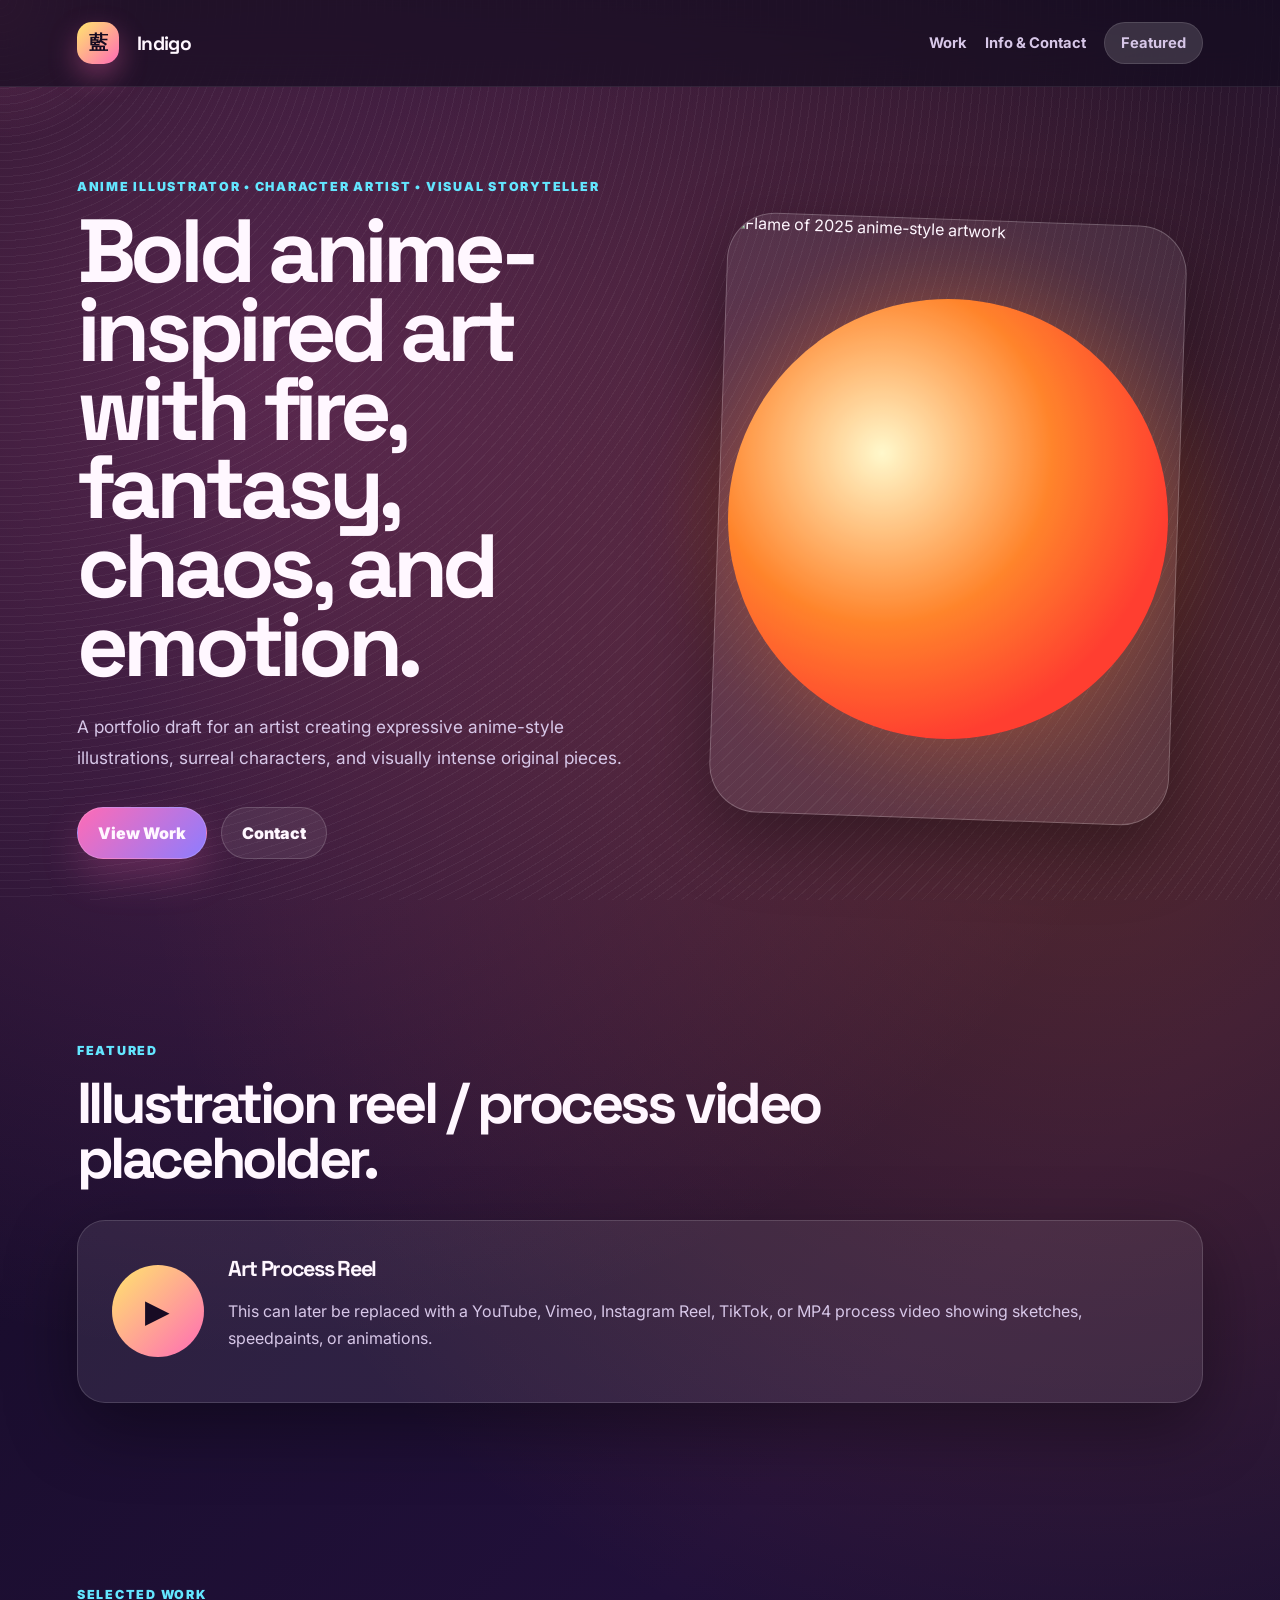
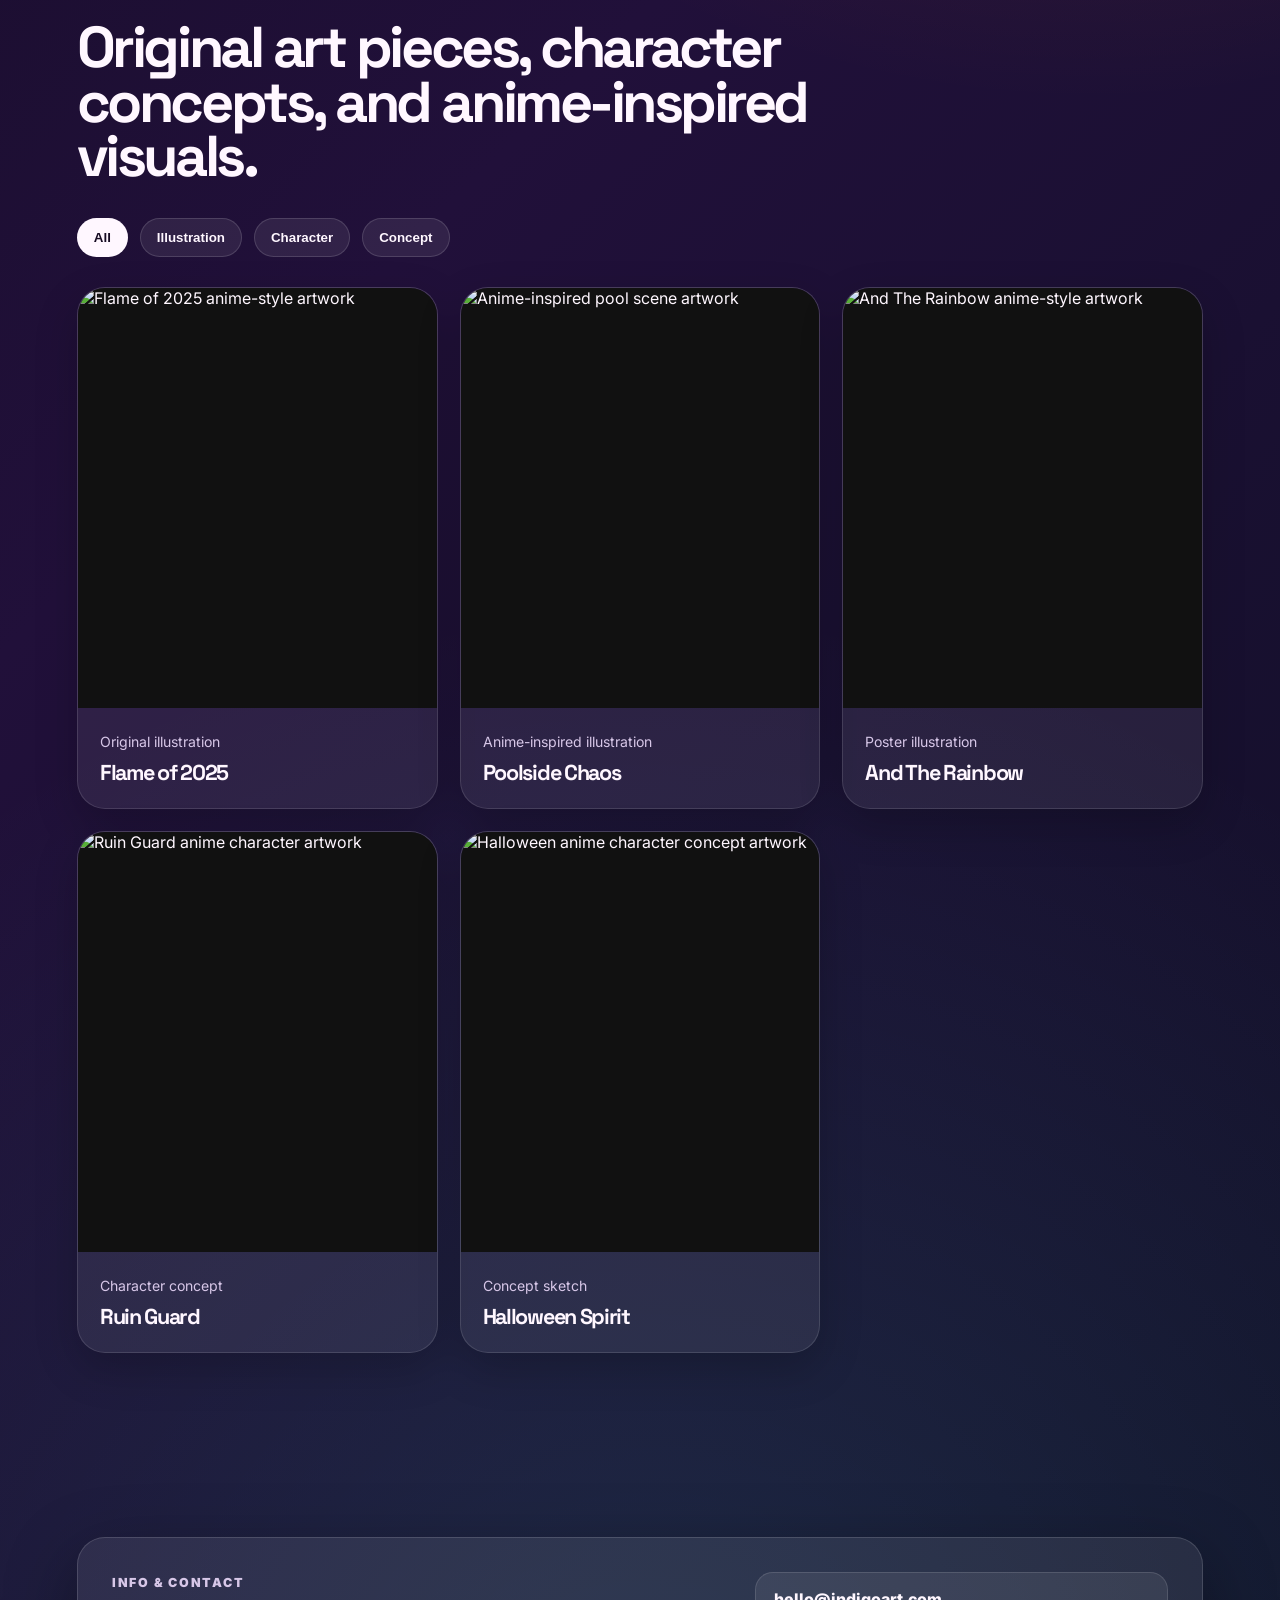
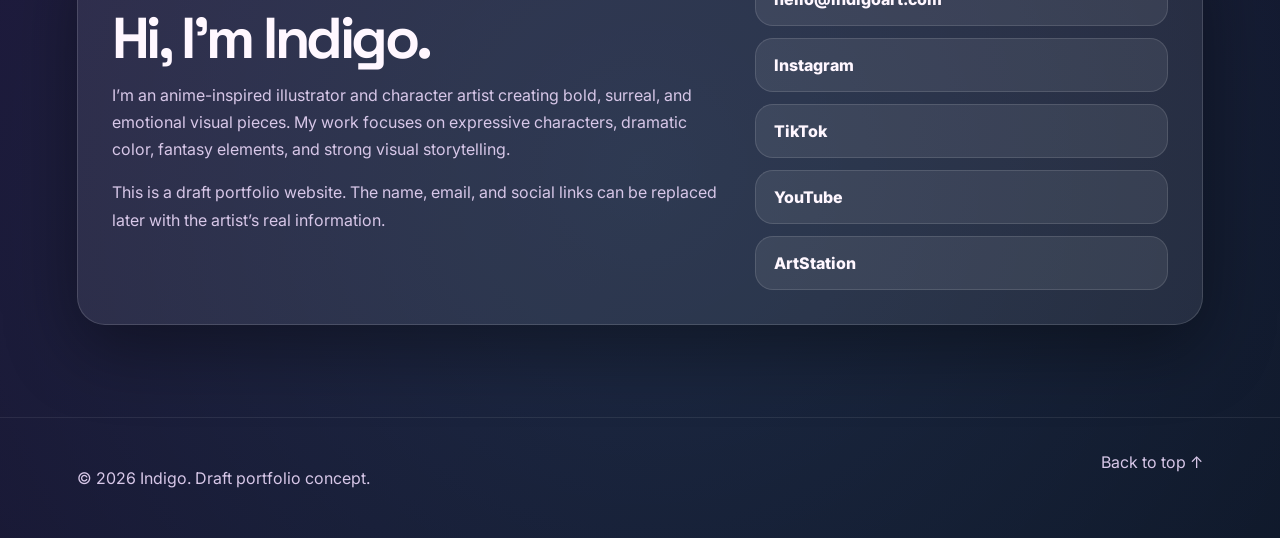
==== index.html @ e76f13be "Add files via upload" ====
<!DOCTYPE html>
<html lang="en">
<head>
  <meta charset="UTF-8" />
  <meta name="viewport" content="width=device-width, initial-scale=1.0" />

  <title>Indigo | Anime Art Portfolio</title>

  <link rel="preconnect" href="https://fonts.googleapis.com">
  <link rel="preconnect" href="https://fonts.gstatic.com" crossorigin>

  <link href="https://fonts.googleapis.com/css2?family=Inter:wght@400;500;700;900&family=Space+Grotesk:wght@500;700&display=swap" rel="stylesheet">

  <link rel="stylesheet" href="style.css" />
</head>

<body>
  <div class="cursor-glow"></div>
  <div class="grain"></div>

  <header class="site-header">
    <a href="#top" class="brand" aria-label="Indigo home">
      <span class="brand-mark">藍</span>
      <span>Indigo</span>
    </a>

    <button class="menu-toggle" aria-label="Open navigation" aria-expanded="false">
      <span></span>
      <span></span>
    </button>

    <nav class="nav-links">
      <a href="#work">Work</a>
      <a href="#info">Info & Contact</a>
      <a href="#featured" class="pill-link">Featured</a>
    </nav>
  </header>

  <main id="top">

    <section class="hero section-pad">
      <div class="hero-copy reveal">
        <p class="eyebrow">Anime Illustrator • Character Artist • Visual Storyteller</p>

        <h1>Bold anime-inspired art with fire, fantasy, chaos, and emotion.</h1>

        <p class="hero-text">
          A portfolio draft for an artist creating expressive anime-style illustrations,
          surreal characters, and visually intense original pieces.
        </p>

        <div class="hero-actions">
          <a href="#work" class="button primary">View Work</a>
          <a href="#info" class="button ghost">Contact</a>
        </div>
      </div>

      <div class="hero-art reveal">
        <div class="hero-image-card">
          <img src="images/Flame_Of_2025.jpeg" alt="Flame of 2025 anime-style artwork">
        </div>
      </div>
    </section>

    <section id="featured" class="featured-section section-pad reveal">
      <div class="section-heading">
        <p class="eyebrow">Featured</p>
        <h2>Illustration reel / process video placeholder.</h2>
      </div>

      <div class="featured-card">
        <button class="play-button" aria-label="Play reel preview">▶</button>

        <div>
          <h3>Art Process Reel</h3>
          <p>
            This can later be replaced with a YouTube, Vimeo, Instagram Reel, TikTok,
            or MP4 process video showing sketches, speedpaints, or animations.
          </p>
        </div>
      </div>
    </section>

    <section id="work" class="work section-pad">
      <div class="section-heading reveal">
        <p class="eyebrow">Selected Work</p>
        <h2>Original art pieces, character concepts, and anime-inspired visuals.</h2>
      </div>

      <div class="filter-row reveal" aria-label="Portfolio filters">
        <button class="filter-btn active" data-filter="all">All</button>
        <button class="filter-btn" data-filter="illustration">Illustration</button>
        <button class="filter-btn" data-filter="character">Character</button>
        <button class="filter-btn" data-filter="concept">Concept</button>
      </div>

      <div class="portfolio-grid">

        <article class="project-card reveal" data-category="illustration">
          <div class="thumb image-thumb">
            <img src="images/Flame_Of_2025.jpeg" alt="Flame of 2025 anime-style artwork">
          </div>

          <div class="project-info">
            <p>Original illustration</p>
            <h3>Flame of 2025</h3>
          </div>
        </article>

        <article class="project-card reveal" data-category="illustration">
          <div class="thumb image-thumb">
            <img src="images/Chainsawman_Art.jpeg" alt="Anime-inspired pool scene artwork">
          </div>

          <div class="project-info">
            <p>Anime-inspired illustration</p>
            <h3>Poolside Chaos</h3>
          </div>
        </article>

        <article class="project-card reveal" data-category="illustration">
          <div class="thumb image-thumb">
            <img src="images/Buff_Fighter_Art.jpeg" alt="And The Rainbow anime-style artwork">
          </div>

          <div class="project-info">
            <p>Poster illustration</p>
            <h3>And The Rainbow</h3>
          </div>
        </article>

        <article class="project-card reveal" data-category="character">
          <div class="thumb image-thumb">
            <img src="images/Ruin_Gaurd_Art.jpeg" alt="Ruin Guard anime character artwork">
          </div>

          <div class="project-info">
            <p>Character concept</p>
            <h3>Ruin Guard</h3>
          </div>
        </article>

        <article class="project-card reveal" data-category="concept">
          <div class="thumb image-thumb">
            <img src="images/Halloween_Art.jpeg" alt="Halloween anime character concept artwork">
          </div>

          <div class="project-info">
            <p>Concept sketch</p>
            <h3>Halloween Spirit</h3>
          </div>
        </article>

      </div>
    </section>

    <section id="info" class="info section-pad reveal">
      <div class="info-card">
        <div>
          <p class="eyebrow">Info & Contact</p>

          <h2>Hi, I’m Indigo.</h2>

          <p>
            I’m an anime-inspired illustrator and character artist creating bold,
            surreal, and emotional visual pieces. My work focuses on expressive
            characters, dramatic color, fantasy elements, and strong visual storytelling.
          </p>

          <p>
            This is a draft portfolio website. The name, email, and social links can be
            replaced later with the artist’s real information.
          </p>
        </div>

        <div class="contact-panel">
          <a href="#">hello@indigoart.com</a>
          <a href="#">Instagram</a>
          <a href="#">TikTok</a>
          <a href="#">YouTube</a>
          <a href="#">ArtStation</a>
        </div>
      </div>
    </section>

  </main>

  <footer class="footer">
    <p>© 2026 Indigo. Draft portfolio concept.</p>
    <a href="#top">Back to top ↑</a>
  </footer>

  <script src="script.js"></script>
</body>
</html>
---- style.css ----
:root {
  --bg: #120b1f;
  --panel: rgba(255, 255, 255, 0.08);
  --panel-strong: rgba(255, 255, 255, 0.14);
  --text: #fff7ff;
  --muted: #d7c7e8;
  --pink: #ff6bb5;
  --violet: #8d7cff;
  --cyan: #63e6ff;
  --yellow: #ffe66d;
  --orange: #ff7a1a;
  --red: #ff2e1f;
  --shadow: 0 24px 70px rgba(0, 0, 0, 0.38);
  --radius: 28px;
}

* {
  box-sizing: border-box;
}

html {
  scroll-behavior: smooth;
}

body {
  margin: 0;
  font-family: Inter, system-ui, sans-serif;
  color: var(--text);
  background:
    radial-gradient(circle at 20% 10%, rgba(255, 107, 181, 0.28), transparent 28%),
    radial-gradient(circle at 85% 20%, rgba(255, 122, 26, 0.24), transparent 30%),
    radial-gradient(circle at 50% 90%, rgba(99, 230, 255, 0.12), transparent 34%),
    linear-gradient(135deg, #120b1f 0%, #21103a 45%, #0c1022 100%);
  min-height: 100vh;
  overflow-x: hidden;
}

a {
  color: inherit;
  text-decoration: none;
}

img {
  max-width: 100%;
}

.grain {
  position: fixed;
  inset: 0;
  pointer-events: none;
  opacity: 0.12;
  background-image: repeating-radial-gradient(
    circle at 0 0,
    rgba(255, 255, 255, 0.4) 0 1px,
    transparent 1px 8px
  );
  z-index: 1;
}

.cursor-glow {
  position: fixed;
  width: 320px;
  height: 320px;
  border-radius: 50%;
  background: radial-gradient(circle, rgba(255, 107, 181, 0.16), transparent 64%);
  pointer-events: none;
  transform: translate(-50%, -50%);
  z-index: 0;
}

.site-header {
  position: sticky;
  top: 0;
  z-index: 20;
  display: flex;
  align-items: center;
  justify-content: space-between;
  padding: 22px 6vw;
  backdrop-filter: blur(18px);
  background: rgba(18, 11, 31, 0.64);
  border-bottom: 1px solid rgba(255, 255, 255, 0.08);
}

.brand,
.nav-links {
  display: flex;
  align-items: center;
  gap: 18px;
}

.brand {
  font-family: "Space Grotesk", sans-serif;
  font-weight: 700;
  letter-spacing: -0.03em;
  font-size: 1.2rem;
}

.brand-mark {
  display: grid;
  place-items: center;
  width: 42px;
  height: 42px;
  border-radius: 15px;
  color: #160b22;
  background: linear-gradient(135deg, var(--yellow), var(--pink));
  box-shadow: 0 12px 28px rgba(255, 107, 181, 0.35);
}

.nav-links a {
  color: var(--muted);
  font-weight: 700;
  font-size: 0.92rem;
}

.nav-links a:hover {
  color: white;
}

.pill-link {
  padding: 11px 16px;
  border-radius: 999px;
  background: var(--panel-strong);
  border: 1px solid rgba(255, 255, 255, 0.12);
}

.menu-toggle {
  display: none;
}

.section-pad {
  padding: 92px 6vw;
  position: relative;
  z-index: 2;
}

.hero {
  display: grid;
  grid-template-columns: minmax(0, 1.05fr) minmax(320px, 0.95fr);
  align-items: center;
  gap: 54px;
  min-height: calc(100vh - 88px);
}

.eyebrow {
  color: var(--cyan);
  font-weight: 900;
  letter-spacing: 0.14em;
  text-transform: uppercase;
  font-size: 0.78rem;
  margin: 0 0 18px;
}

h1,
h2,
h3 {
  font-family: "Space Grotesk", sans-serif;
  letter-spacing: -0.06em;
  margin: 0;
}

h1 {
  font-size: clamp(3.2rem, 7vw, 7.5rem);
  line-height: 0.88;
  max-width: 900px;
}

h2 {
  font-size: clamp(2.1rem, 4.5vw, 4.6rem);
  line-height: 0.95;
}

h3 {
  font-size: 1.35rem;
}

.hero-text {
  color: var(--muted);
  max-width: 650px;
  line-height: 1.8;
  font-size: 1.08rem;
  margin: 26px 0 0;
}

.hero-actions {
  display: flex;
  flex-wrap: wrap;
  gap: 14px;
  margin-top: 34px;
}

.button {
  padding: 15px 20px;
  border-radius: 999px;
  font-weight: 900;
  border: 1px solid rgba(255, 255, 255, 0.16);
}

.button.primary {
  background: linear-gradient(135deg, var(--pink), var(--violet));
  box-shadow: 0 18px 38px rgba(255, 107, 181, 0.22);
}

.button.ghost {
  background: rgba(255, 255, 255, 0.08);
}

.hero-art {
  position: relative;
  min-height: 620px;
  display: grid;
  place-items: center;
}

.hero-art::before {
  content: "";
  position: absolute;
  width: 440px;
  height: 440px;
  border-radius: 50%;
  background: radial-gradient(circle at 35% 35%, #fff8c7, #ff7a1a 42%, #ff2e1f 72%);
  filter: blur(0.2px);
  box-shadow: 0 0 90px rgba(255, 122, 26, 0.35);
  animation: float 6s ease-in-out infinite;
}

.hero-image-card {
  position: relative;
  width: min(460px, 88vw);
  height: 600px;
  border-radius: 48px;
  overflow: hidden;
  background: rgba(255, 255, 255, 0.08);
  border: 1px solid rgba(255, 255, 255, 0.22);
  box-shadow: var(--shadow);
  transform: rotate(2deg);
}

.hero-image-card img {
  width: 100%;
  height: 100%;
  object-fit: cover;
  display: block;
}

/* Featured section */

.section-heading {
  max-width: 860px;
  margin-bottom: 34px;
}

.featured-card,
.info-card {
  display: grid;
  grid-template-columns: auto 1fr;
  gap: 24px;
  align-items: center;
  padding: 34px;
  border-radius: var(--radius);
  background: var(--panel);
  border: 1px solid rgba(255, 255, 255, 0.14);
  box-shadow: var(--shadow);
}

.play-button {
  width: 92px;
  height: 92px;
  border-radius: 50%;
  border: 0;
  cursor: pointer;
  font-size: 2rem;
  color: #180b24;
  background: linear-gradient(135deg, var(--yellow), var(--pink));
}

.featured-card p,
.info-card p,
.project-info p {
  color: var(--muted);
  line-height: 1.7;
}

/* Work section */

.filter-row {
  display: flex;
  flex-wrap: wrap;
  gap: 12px;
  margin: 26px 0 30px;
}

.filter-btn {
  border: 1px solid rgba(255, 255, 255, 0.14);
  background: rgba(255, 255, 255, 0.08);
  color: var(--text);
  border-radius: 999px;
  padding: 11px 16px;
  cursor: pointer;
  font-weight: 800;
}

.filter-btn.active {
  background: var(--text);
  color: #160b22;
}

.portfolio-grid {
  display: grid;
  grid-template-columns: repeat(3, minmax(0, 1fr));
  gap: 22px;
}

.project-card {
  border-radius: var(--radius);
  overflow: hidden;
  background: rgba(255, 255, 255, 0.07);
  border: 1px solid rgba(255, 255, 255, 0.12);
  box-shadow: 0 16px 44px rgba(0, 0, 0, 0.2);
  transition: transform 0.25s ease, border-color 0.25s ease;
}

.project-card:hover {
  transform: translateY(-8px);
  border-color: rgba(255, 255, 255, 0.28);
}

.thumb {
  min-height: 420px;
  position: relative;
  overflow: hidden;
  background: #111;
}

.image-thumb img {
  width: 100%;
  height: 100%;
  min-height: 420px;
  object-fit: cover;
  display: block;
  transition: transform 0.35s ease;
}

.project-card:hover .image-thumb img {
  transform: scale(1.05);
}

.project-info {
  padding: 22px;
}

.project-info p {
  margin: 0 0 5px;
  font-size: 0.88rem;
}

/* Info section */

.info-card {
  grid-template-columns: 1.2fr 0.8fr;
  align-items: start;
}

.info-card p {
  max-width: 760px;
}

.contact-panel {
  display: grid;
  gap: 12px;
}

.contact-panel a {
  padding: 16px 18px;
  border-radius: 18px;
  background: rgba(255, 255, 255, 0.08);
  border: 1px solid rgba(255, 255, 255, 0.12);
  font-weight: 800;
  transition: background 0.25s ease, transform 0.25s ease;
}

.contact-panel a:hover {
  background: rgba(255, 255, 255, 0.16);
  transform: translateX(5px);
}

/* Footer */

.footer {
  position: relative;
  z-index: 2;
  display: flex;
  justify-content: space-between;
  gap: 18px;
  padding: 34px 6vw;
  color: var(--muted);
  border-top: 1px solid rgba(255, 255, 255, 0.08);
}

/* Animation classes */

.reveal {
  opacity: 0;
  transform: translateY(26px);
  transition: opacity 0.75s ease, transform 0.75s ease;
}

.reveal.visible {
  opacity: 1;
  transform: translateY(0);
}

.project-card.hidden {
  display: none;
}

/* Keyframes */

@keyframes float {
  50% {
    transform: translateY(-18px) scale(1.03);
  }
}

/* Responsive */

@media (max-width: 1050px) {
  .portfolio-grid {
    grid-template-columns: repeat(2, minmax(0, 1fr));
  }
}

@media (max-width: 900px) {
  .menu-toggle {
    display: grid;
    gap: 6px;
    border: 0;
    background: transparent;
    padding: 10px;
  }

  .menu-toggle span {
    width: 28px;
    height: 2px;
    background: white;
    display: block;
  }

  .nav-links {
    position: fixed;
    right: 6vw;
    top: 80px;
    display: none;
    flex-direction: column;
    align-items: flex-start;
    width: min(260px, 88vw);
    padding: 20px;
    border-radius: 22px;
    background: rgba(18, 11, 31, 0.95);
    border: 1px solid rgba(255, 255, 255, 0.12);
  }

  .nav-links.open {
    display: flex;
  }

  .hero {
    grid-template-columns: 1fr;
    padding-top: 56px;
  }

  .hero-art {
    min-height: 520px;
  }

  .hero-art::before {
    width: 330px;
    height: 330px;
  }

  .hero-image-card {
    width: min(390px, 88vw);
    height: 500px;
  }

  .info-card,
  .featured-card {
    grid-template-columns: 1fr;
  }

  .footer {
    flex-direction: column;
  }
}

@media (max-width: 650px) {
  .section-pad {
    padding: 70px 5vw;
  }

  .portfolio-grid {
    grid-template-columns: 1fr;
  }

  .thumb,
  .image-thumb img {
    min-height: 460px;
  }

  h1 {
    font-size: clamp(2.7rem, 15vw, 4.2rem);
  }

  h2 {
    font-size: clamp(2rem, 12vw, 3.2rem);
  }
}
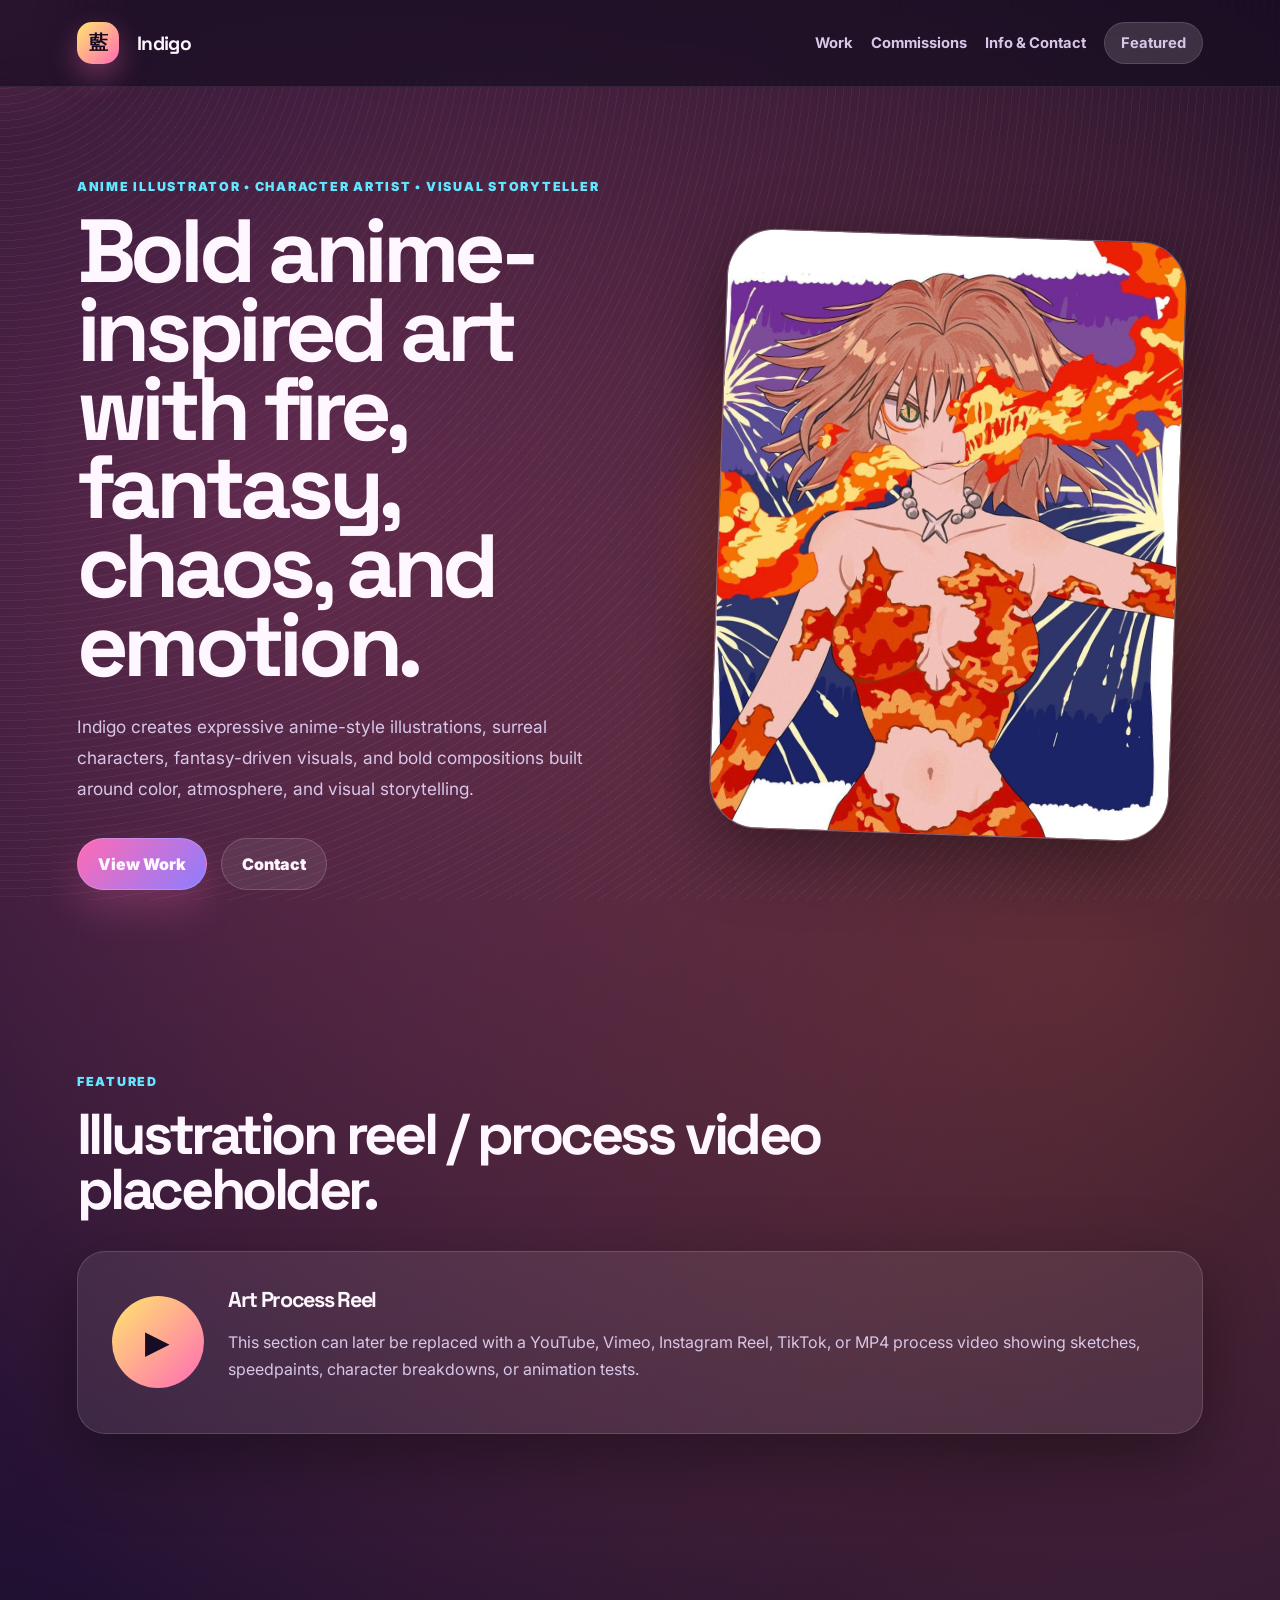
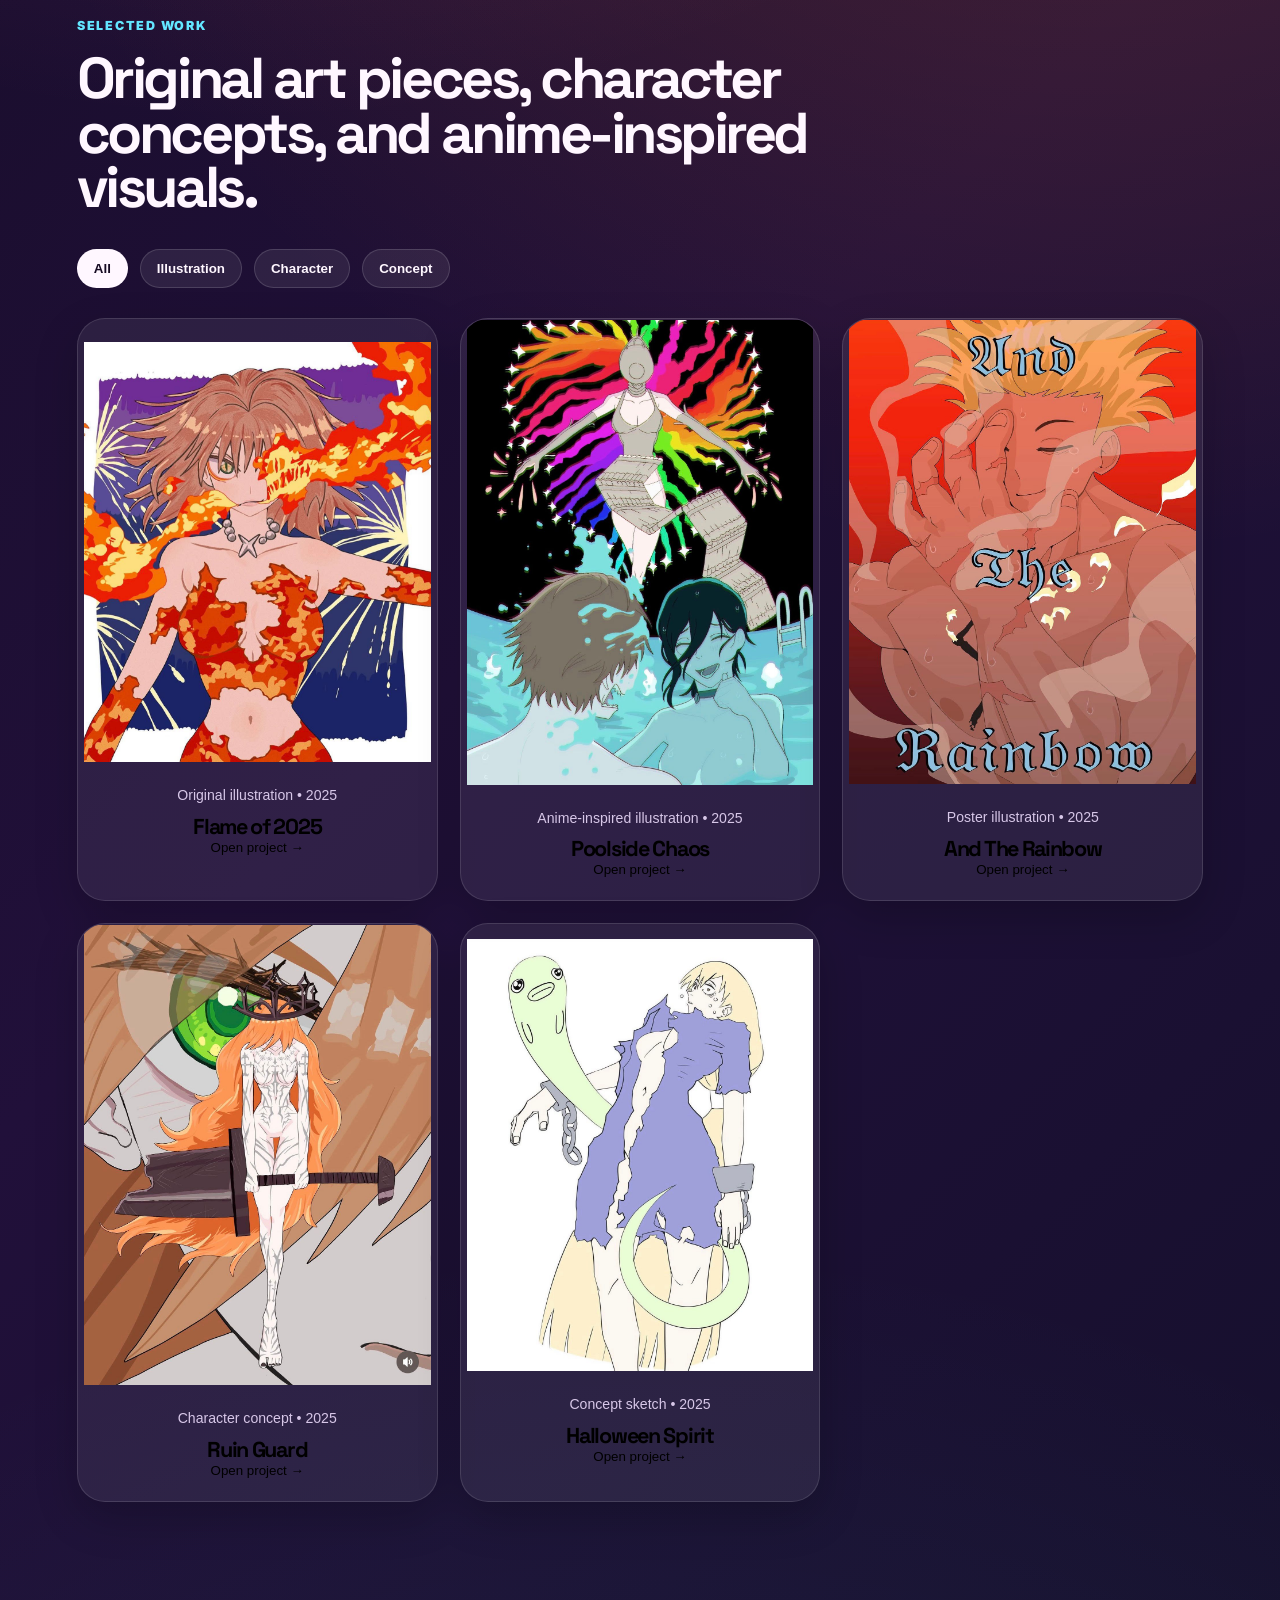
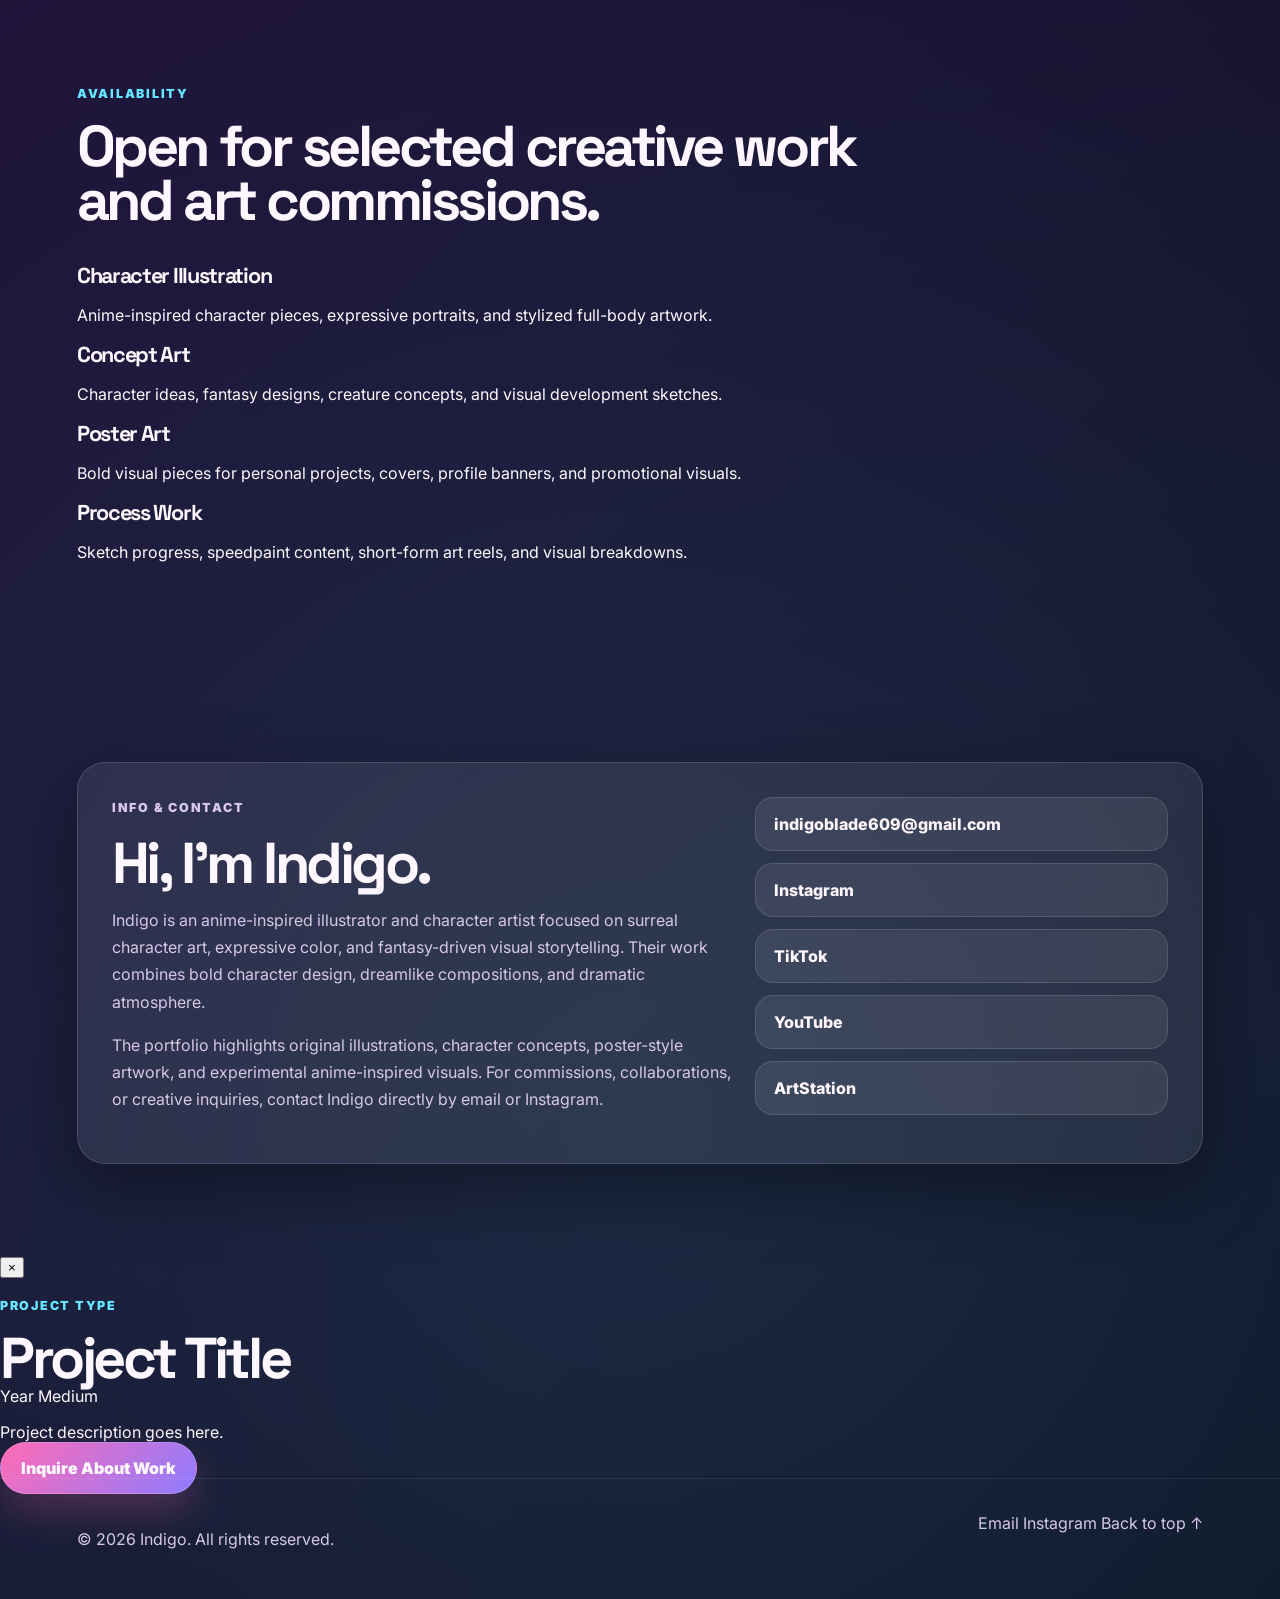
==== commit b3a01d1f: "index.html" ====
--- a/index.html
+++ b/index.html
@@ -31,6 +31,7 @@
 
     <nav class="nav-links">
       <a href="#work">Work</a>
+      <a href="#commissions">Commissions</a>
       <a href="#info">Info & Contact</a>
       <a href="#featured" class="pill-link">Featured</a>
     </nav>
@@ -45,13 +46,14 @@
         <h1>Bold anime-inspired art with fire, fantasy, chaos, and emotion.</h1>
 
         <p class="hero-text">
-          A portfolio draft for an artist creating expressive anime-style illustrations,
-          surreal characters, and visually intense original pieces.
+          Indigo creates expressive anime-style illustrations, surreal characters,
+          fantasy-driven visuals, and bold compositions built around color, atmosphere,
+          and visual storytelling.
         </p>
 
         <div class="hero-actions">
           <a href="#work" class="button primary">View Work</a>
-          <a href="#info" class="button ghost">Contact</a>
+          <a href="mailto:indigoblade609@gmail.com" class="button ghost">Contact</a>
         </div>
       </div>
 
@@ -74,8 +76,9 @@
         <div>
           <h3>Art Process Reel</h3>
           <p>
-            This can later be replaced with a YouTube, Vimeo, Instagram Reel, TikTok,
-            or MP4 process video showing sketches, speedpaints, or animations.
+            This section can later be replaced with a YouTube, Vimeo, Instagram Reel,
+            TikTok, or MP4 process video showing sketches, speedpaints, character
+            breakdowns, or animation tests.
           </p>
         </div>
       </div>
@@ -96,61 +99,140 @@
 
       <div class="portfolio-grid">
 
-        <article class="project-card reveal" data-category="illustration">
+        <button
+          class="project-card reveal"
+          data-category="illustration"
+          data-title="Flame of 2025"
+          data-type="Original Illustration"
+          data-year="2025"
+          data-medium="Digital illustration"
+          data-image="images/Flame_Of_2025.jpeg"
+          data-description="A fire-themed anime illustration built around intensity, movement, and transformation. The piece uses bright orange flames, sharp contrast, and a direct character pose to create a strong first impression."
+        >
           <div class="thumb image-thumb">
             <img src="images/Flame_Of_2025.jpeg" alt="Flame of 2025 anime-style artwork">
           </div>
 
           <div class="project-info">
-            <p>Original illustration</p>
+            <p>Original illustration • 2025</p>
             <h3>Flame of 2025</h3>
-          </div>
-        </article>
-
-        <article class="project-card reveal" data-category="illustration">
+            <span>Open project →</span>
+          </div>
+        </button>
+
+        <button
+          class="project-card reveal"
+          data-category="illustration"
+          data-title="Poolside Chaos"
+          data-type="Anime-inspired Illustration"
+          data-year="2025"
+          data-medium="Digital illustration"
+          data-image="images/Chainsawman_Art.jpeg"
+          data-description="A surreal poolside scene with strong color contrast, expressive characters, and chaotic background energy. The composition mixes playful character interaction with an intense supernatural atmosphere."
+        >
           <div class="thumb image-thumb">
             <img src="images/Chainsawman_Art.jpeg" alt="Anime-inspired pool scene artwork">
           </div>
 
           <div class="project-info">
-            <p>Anime-inspired illustration</p>
+            <p>Anime-inspired illustration • 2025</p>
             <h3>Poolside Chaos</h3>
-          </div>
-        </article>
-
-        <article class="project-card reveal" data-category="illustration">
+            <span>Open project →</span>
+          </div>
+        </button>
+
+        <button
+          class="project-card reveal"
+          data-category="illustration"
+          data-title="And The Rainbow"
+          data-type="Poster Illustration"
+          data-year="2025"
+          data-medium="Digital illustration"
+          data-image="images/Buff_Fighter_Art.jpeg"
+          data-description="A poster-style anime artwork using warm red tones, dramatic framing, layered smoke shapes, and gothic-inspired text. The piece has a bold cover-art feeling with a strong central character focus."
+        >
           <div class="thumb image-thumb">
             <img src="images/Buff_Fighter_Art.jpeg" alt="And The Rainbow anime-style artwork">
           </div>
 
           <div class="project-info">
-            <p>Poster illustration</p>
+            <p>Poster illustration • 2025</p>
             <h3>And The Rainbow</h3>
-          </div>
-        </article>
-
-        <article class="project-card reveal" data-category="character">
+            <span>Open project →</span>
+          </div>
+        </button>
+
+        <button
+          class="project-card reveal"
+          data-category="character"
+          data-title="Ruin Guard"
+          data-type="Character Concept"
+          data-year="2025"
+          data-medium="Digital character art"
+          data-image="images/Ruin_Gaurd_Art.jpeg"
+          data-description="A fantasy character concept focused on silhouette, costume detail, and weapon design. The orange hair, crown-like headpiece, and oversized weapon create a strong mythical character identity."
+        >
           <div class="thumb image-thumb">
             <img src="images/Ruin_Gaurd_Art.jpeg" alt="Ruin Guard anime character artwork">
           </div>
 
           <div class="project-info">
-            <p>Character concept</p>
+            <p>Character concept • 2025</p>
             <h3>Ruin Guard</h3>
-          </div>
-        </article>
-
-        <article class="project-card reveal" data-category="concept">
+            <span>Open project →</span>
+          </div>
+        </button>
+
+        <button
+          class="project-card reveal"
+          data-category="concept"
+          data-title="Halloween Spirit"
+          data-type="Concept Sketch"
+          data-year="2025"
+          data-medium="Digital sketch / concept art"
+          data-image="images/Halloween_Art.jpeg"
+          data-description="A lighter character concept with horror-comedy energy. The torn clothing, creature-like companion, and simple pale colors give the piece a strange but playful Halloween mood."
+        >
           <div class="thumb image-thumb">
             <img src="images/Halloween_Art.jpeg" alt="Halloween anime character concept artwork">
           </div>
 
           <div class="project-info">
-            <p>Concept sketch</p>
+            <p>Concept sketch • 2025</p>
             <h3>Halloween Spirit</h3>
-          </div>
-        </article>
-
+            <span>Open project →</span>
+          </div>
+        </button>
+
+      </div>
+    </section>
+
+    <section id="commissions" class="commissions section-pad reveal">
+      <div class="section-heading">
+        <p class="eyebrow">Availability</p>
+        <h2>Open for selected creative work and art commissions.</h2>
+      </div>
+
+      <div class="service-grid">
+        <div class="service-card">
+          <h3>Character Illustration</h3>
+          <p>Anime-inspired character pieces, expressive portraits, and stylized full-body artwork.</p>
+        </div>
+
+        <div class="service-card">
+          <h3>Concept Art</h3>
+          <p>Character ideas, fantasy designs, creature concepts, and visual development sketches.</p>
+        </div>
+
+        <div class="service-card">
+          <h3>Poster Art</h3>
+          <p>Bold visual pieces for personal projects, covers, profile banners, and promotional visuals.</p>
+        </div>
+
+        <div class="service-card">
+          <h3>Process Work</h3>
+          <p>Sketch progress, speedpaint content, short-form art reels, and visual breakdowns.</p>
+        </div>
       </div>
     </section>
 
@@ -162,20 +244,21 @@
           <h2>Hi, I’m Indigo.</h2>
 
           <p>
-            I’m an anime-inspired illustrator and character artist creating bold,
-            surreal, and emotional visual pieces. My work focuses on expressive
-            characters, dramatic color, fantasy elements, and strong visual storytelling.
+            Indigo is an anime-inspired illustrator and character artist focused on surreal
+            character art, expressive color, and fantasy-driven visual storytelling. Their work
+            combines bold character design, dreamlike compositions, and dramatic atmosphere.
           </p>
 
           <p>
-            This is a draft portfolio website. The name, email, and social links can be
-            replaced later with the artist’s real information.
+            The portfolio highlights original illustrations, character concepts, poster-style
+            artwork, and experimental anime-inspired visuals. For commissions, collaborations,
+            or creative inquiries, contact Indigo directly by email or Instagram.
           </p>
         </div>
 
         <div class="contact-panel">
-          <a href="#">hello@indigoart.com</a>
-          <a href="#">Instagram</a>
+          <a href="mailto:indigoblade609@gmail.com">indigoblade609@gmail.com</a>
+          <a href="https://www.instagram.com/indigo_jp?igsh=MWZqY3hsNjA3Y3Bqeg==" target="_blank" rel="noopener noreferrer">Instagram</a>
           <a href="#">TikTok</a>
           <a href="#">YouTube</a>
           <a href="#">ArtStation</a>
@@ -185,11 +268,44 @@
 
   </main>
 
+  <div class="modal" id="projectModal" aria-hidden="true">
+    <div class="modal-overlay" data-close-modal></div>
+
+    <div class="modal-content" role="dialog" aria-modal="true" aria-labelledby="modalTitle">
+      <button class="modal-close" type="button" aria-label="Close project" data-close-modal>×</button>
+
+      <div class="modal-image-wrap">
+        <img id="modalImage" src="" alt="">
+      </div>
+
+      <div class="modal-info">
+        <p class="eyebrow" id="modalType">Project type</p>
+        <h2 id="modalTitle">Project Title</h2>
+
+        <div class="project-meta">
+          <span id="modalYear">Year</span>
+          <span id="modalMedium">Medium</span>
+        </div>
+
+        <p id="modalDescription">
+          Project description goes here.
+        </p>
+
+        <a href="mailto:indigoblade609@gmail.com" class="button primary">Inquire About Work</a>
+      </div>
+    </div>
+  </div>
+
   <footer class="footer">
-    <p>© 2026 Indigo. Draft portfolio concept.</p>
-    <a href="#top">Back to top ↑</a>
+    <p>© 2026 Indigo. All rights reserved.</p>
+
+    <div class="footer-links">
+      <a href="mailto:indigoblade609@gmail.com">Email</a>
+      <a href="https://www.instagram.com/indigo_jp?igsh=MWZqY3hsNjA3Y3Bqeg==" target="_blank" rel="noopener noreferrer">Instagram</a>
+      <a href="#top">Back to top ↑</a>
+    </div>
   </footer>
 
   <script src="script.js"></script>
 </body>
-</html>+</html>
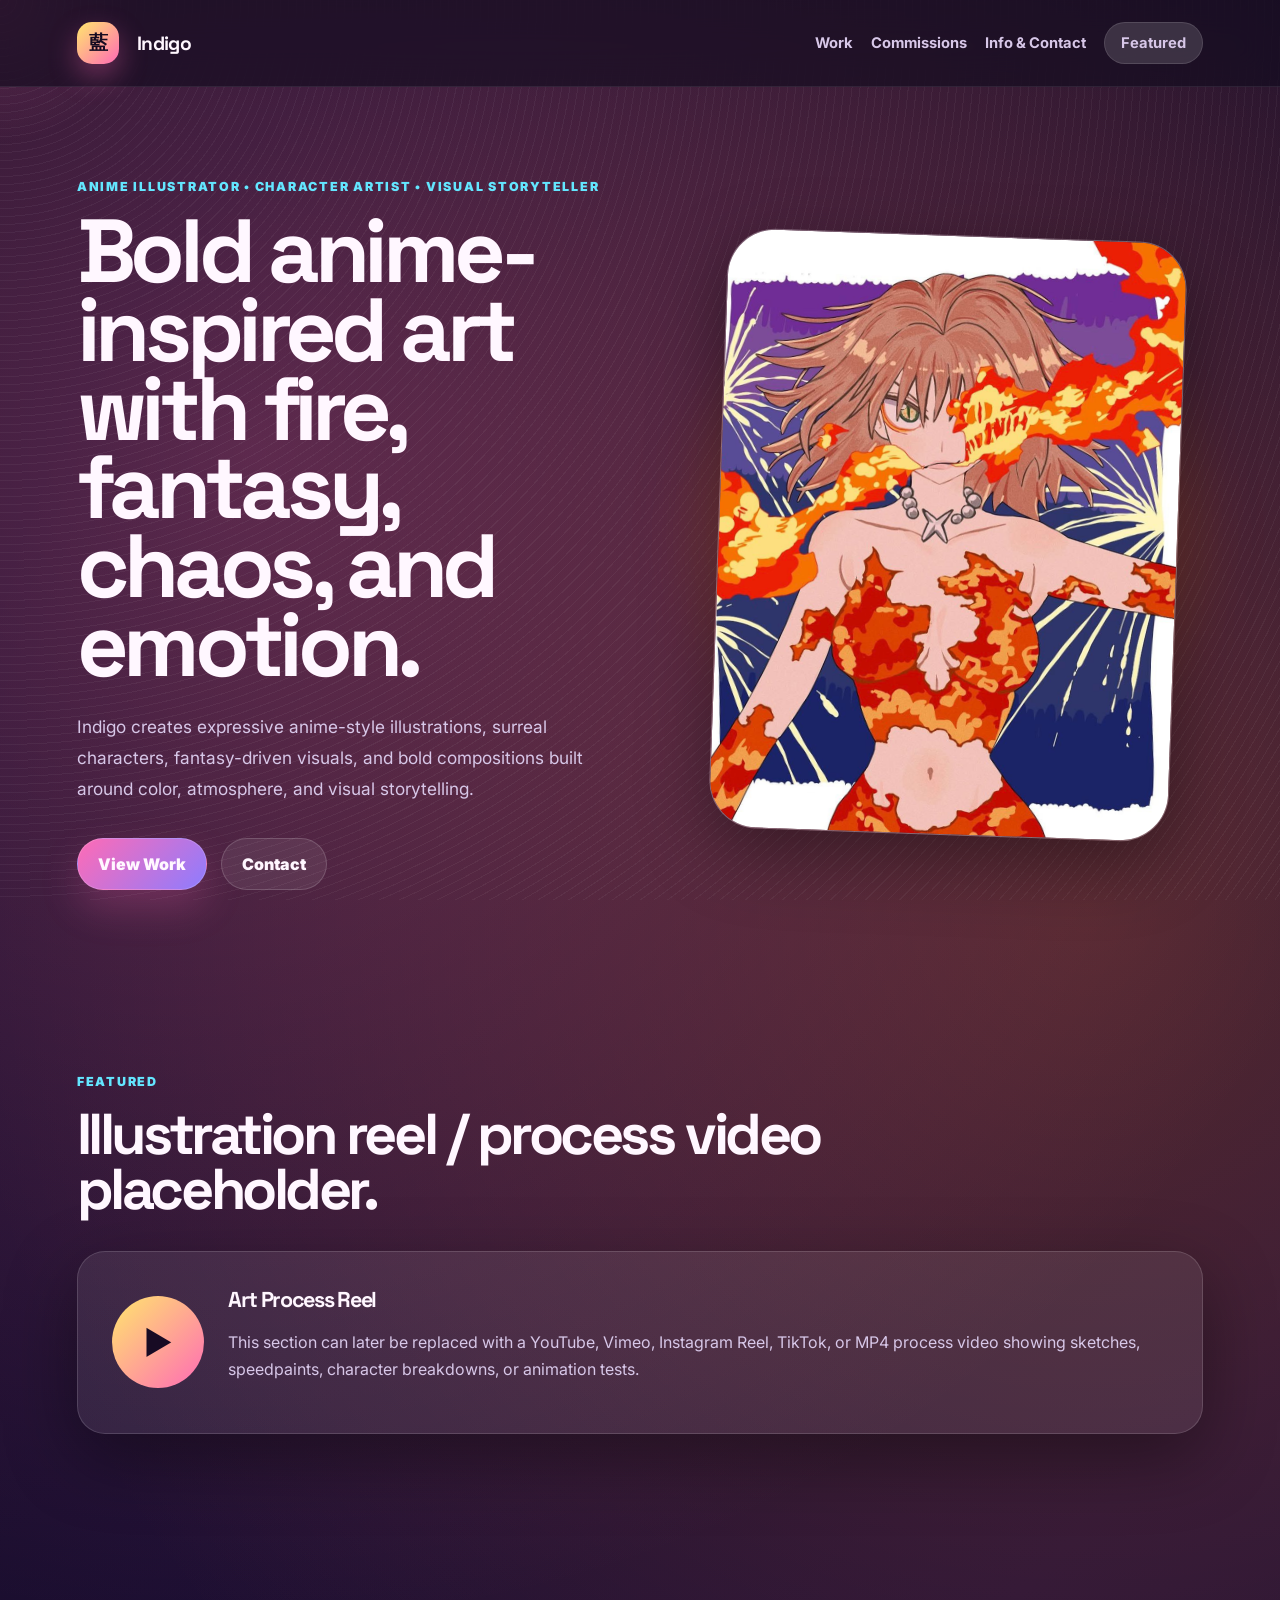
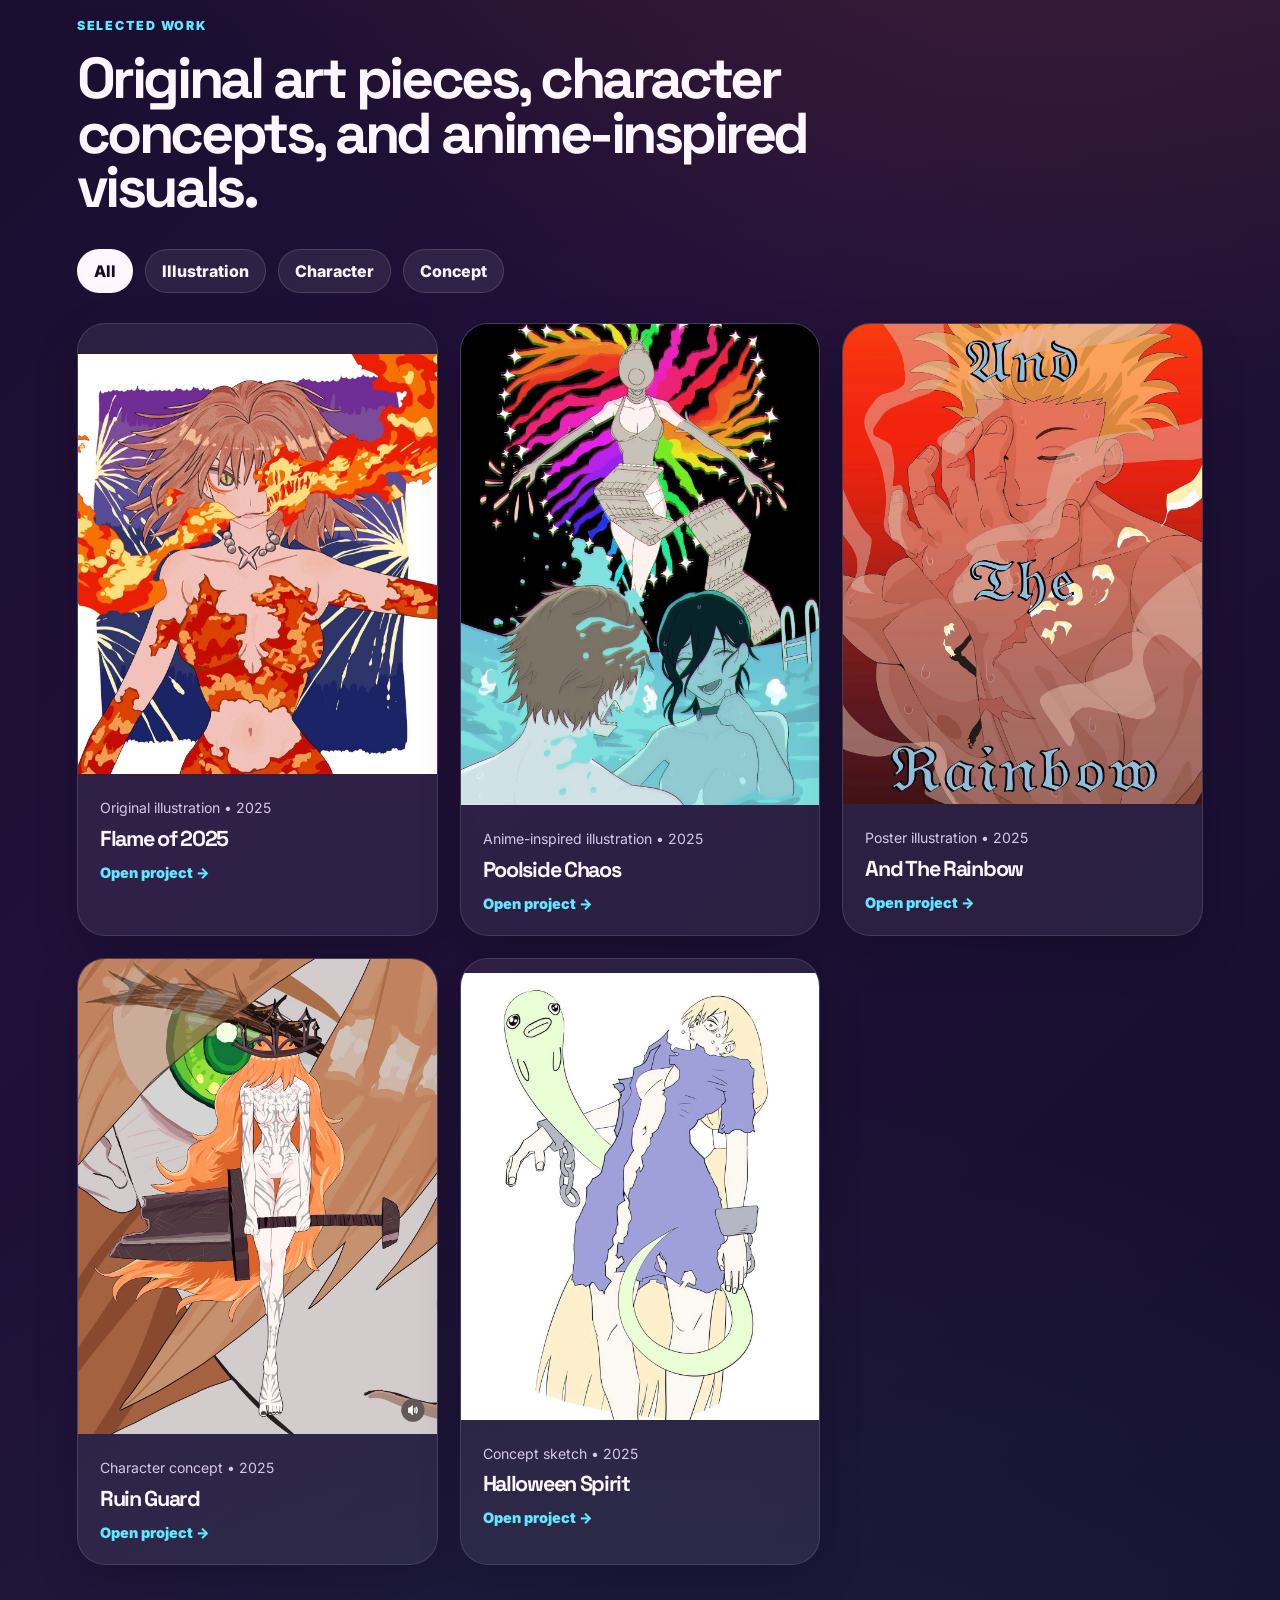
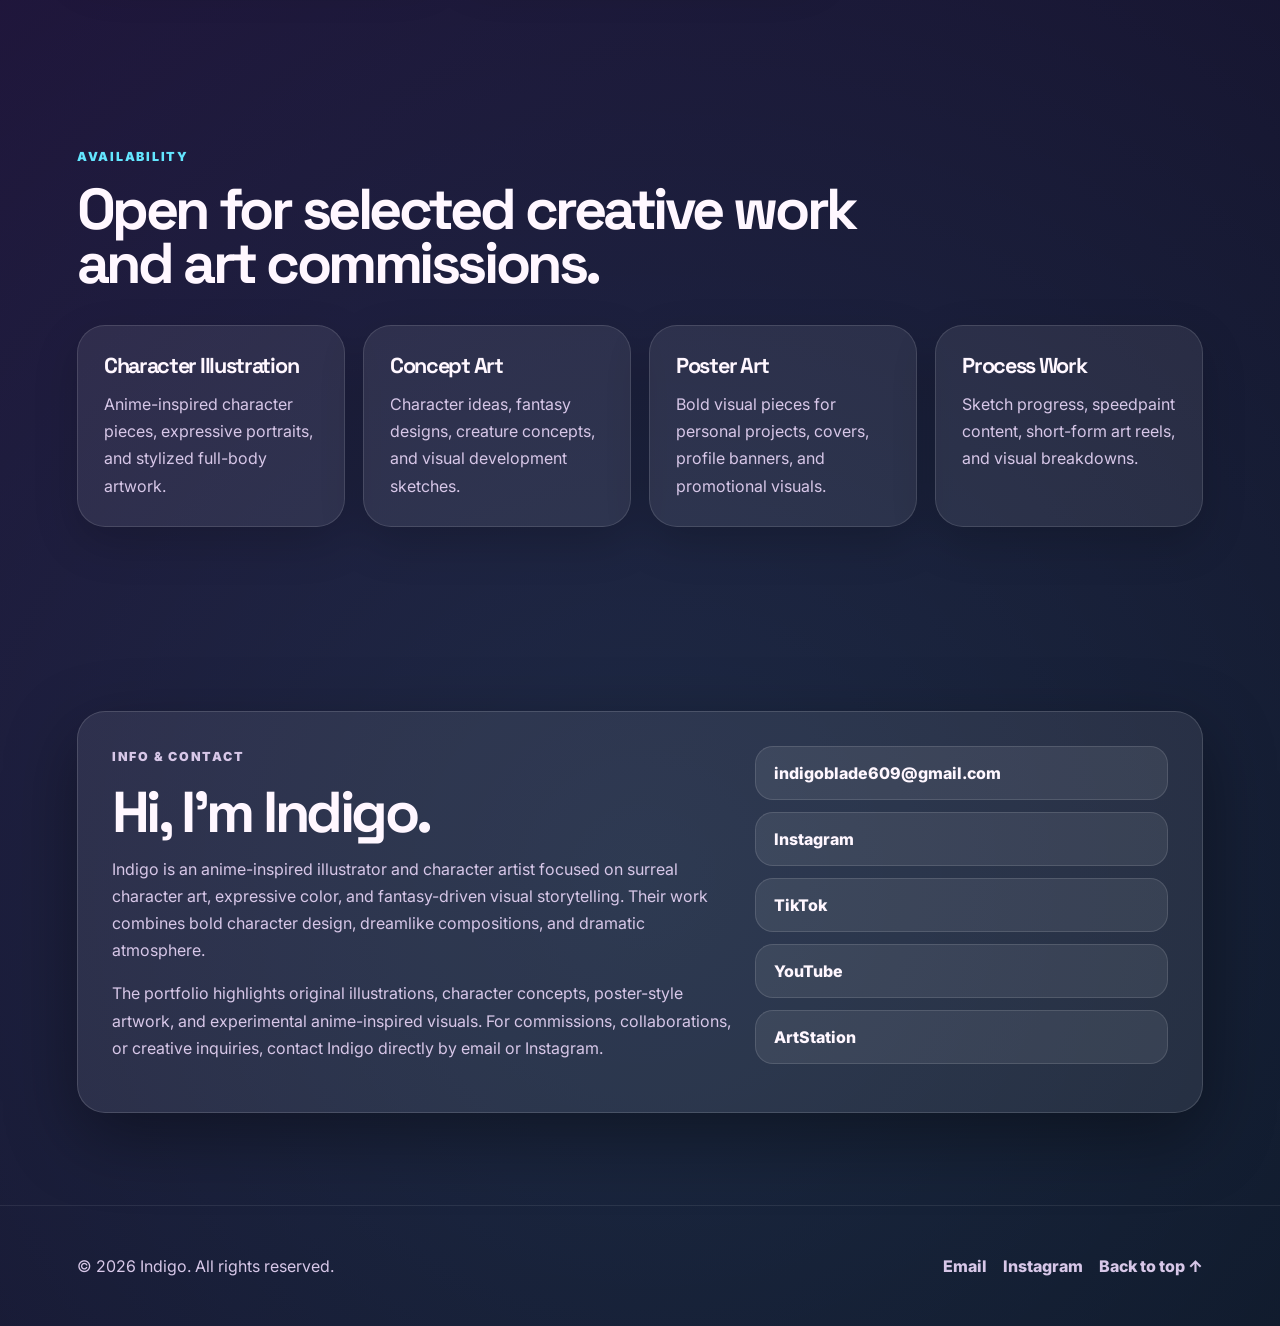
==== commit e68b71a6: "index.html" ====
--- a/index.html
+++ b/index.html
@@ -301,7 +301,7 @@
 
     <div class="footer-links">
       <a href="mailto:indigoblade609@gmail.com">Email</a>
-      <a href="https://www.instagram.com/indigo_jp?igsh=MWZqY3hsNjA3Y3Bqeg==" target="_blank" rel="noopener noreferrer">Instagram</a>
+      <a href="https://www.instagram.com/indigo_jp/" target="_blank" rel="noopener noreferrer">Instagram</a>
       <a href="#top">Back to top ↑</a>
     </div>
   </footer>
--- a/style.css
+++ b/style.css
@@ -35,9 +35,17 @@
   overflow-x: hidden;
 }
 
+body.modal-open {
+  overflow: hidden;
+}
+
 a {
   color: inherit;
   text-decoration: none;
+}
+
+button {
+  font: inherit;
 }
 
 img {
@@ -189,6 +197,9 @@
 }
 
 .button {
+  display: inline-flex;
+  align-items: center;
+  justify-content: center;
   padding: 15px 20px;
   border-radius: 999px;
   font-weight: 900;
@@ -275,7 +286,9 @@
 
 .featured-card p,
 .info-card p,
-.project-info p {
+.project-info p,
+.service-card p,
+.modal-info p {
   color: var(--muted);
   line-height: 1.7;
 }
@@ -311,12 +324,17 @@
 }
 
 .project-card {
+  display: block;
+  text-align: left;
+  color: var(--text);
   border-radius: var(--radius);
   overflow: hidden;
   background: rgba(255, 255, 255, 0.07);
   border: 1px solid rgba(255, 255, 255, 0.12);
   box-shadow: 0 16px 44px rgba(0, 0, 0, 0.2);
   transition: transform 0.25s ease, border-color 0.25s ease;
+  cursor: pointer;
+  padding: 0;
 }
 
 .project-card:hover {
@@ -353,6 +371,38 @@
   font-size: 0.88rem;
 }
 
+.project-info span {
+  display: inline-block;
+  margin-top: 12px;
+  color: var(--cyan);
+  font-weight: 900;
+  font-size: 0.9rem;
+}
+
+/* Commissions */
+
+.service-grid {
+  display: grid;
+  grid-template-columns: repeat(4, minmax(0, 1fr));
+  gap: 18px;
+}
+
+.service-card {
+  padding: 26px;
+  border-radius: var(--radius);
+  background: var(--panel);
+  border: 1px solid rgba(255, 255, 255, 0.12);
+  box-shadow: 0 16px 44px rgba(0, 0, 0, 0.18);
+}
+
+.service-card h3 {
+  margin-bottom: 12px;
+}
+
+.service-card p {
+  margin: 0;
+}
+
 /* Info section */
 
 .info-card {
@@ -383,6 +433,101 @@
   transform: translateX(5px);
 }
 
+/* Project modal */
+
+.modal {
+  position: fixed;
+  inset: 0;
+  z-index: 100;
+  display: none;
+  padding: 28px;
+}
+
+.modal.open {
+  display: grid;
+  place-items: center;
+}
+
+.modal-overlay {
+  position: absolute;
+  inset: 0;
+  background: rgba(5, 3, 12, 0.78);
+  backdrop-filter: blur(10px);
+}
+
+.modal-content {
+  position: relative;
+  z-index: 101;
+  width: min(1120px, 96vw);
+  max-height: 90vh;
+  overflow: auto;
+  display: grid;
+  grid-template-columns: 1.05fr 0.95fr;
+  gap: 28px;
+  padding: 24px;
+  border-radius: 34px;
+  background: rgba(24, 14, 42, 0.96);
+  border: 1px solid rgba(255, 255, 255, 0.16);
+  box-shadow: var(--shadow);
+}
+
+.modal-close {
+  position: absolute;
+  right: 20px;
+  top: 18px;
+  z-index: 102;
+  width: 42px;
+  height: 42px;
+  border: 0;
+  border-radius: 50%;
+  cursor: pointer;
+  background: rgba(255, 255, 255, 0.12);
+  color: white;
+  font-size: 2rem;
+  line-height: 1;
+}
+
+.modal-image-wrap {
+  border-radius: 26px;
+  overflow: hidden;
+  background: #111;
+  max-height: 78vh;
+}
+
+.modal-image-wrap img {
+  width: 100%;
+  height: 100%;
+  max-height: 78vh;
+  object-fit: contain;
+  display: block;
+  background: #111;
+}
+
+.modal-info {
+  align-self: center;
+  padding: 20px;
+}
+
+.project-meta {
+  display: flex;
+  flex-wrap: wrap;
+  gap: 10px;
+  margin: 20px 0;
+}
+
+.project-meta span {
+  padding: 10px 14px;
+  border-radius: 999px;
+  background: rgba(255, 255, 255, 0.08);
+  color: var(--muted);
+  font-weight: 800;
+  font-size: 0.88rem;
+}
+
+.modal-info .button {
+  margin-top: 18px;
+}
+
 /* Footer */
 
 .footer {
@@ -390,12 +535,27 @@
   z-index: 2;
   display: flex;
   justify-content: space-between;
+  align-items: center;
   gap: 18px;
   padding: 34px 6vw;
   color: var(--muted);
   border-top: 1px solid rgba(255, 255, 255, 0.08);
 }
 
+.footer-links {
+  display: flex;
+  flex-wrap: wrap;
+  gap: 16px;
+}
+
+.footer-links a {
+  font-weight: 800;
+}
+
+.footer-links a:hover {
+  color: white;
+}
+
 /* Animation classes */
 
 .reveal {
@@ -423,9 +583,23 @@
 
 /* Responsive */
 
+@media (max-width: 1150px) {
+  .service-grid {
+    grid-template-columns: repeat(2, minmax(0, 1fr));
+  }
+}
+
 @media (max-width: 1050px) {
   .portfolio-grid {
     grid-template-columns: repeat(2, minmax(0, 1fr));
+  }
+
+  .modal-content {
+    grid-template-columns: 1fr;
+  }
+
+  .modal-info {
+    padding: 6px;
   }
 }
 
@@ -489,6 +663,7 @@
 
   .footer {
     flex-direction: column;
+    align-items: flex-start;
   }
 }
 
@@ -497,7 +672,8 @@
     padding: 70px 5vw;
   }
 
-  .portfolio-grid {
+  .portfolio-grid,
+  .service-grid {
     grid-template-columns: 1fr;
   }
 
@@ -513,4 +689,17 @@
   h2 {
     font-size: clamp(2rem, 12vw, 3.2rem);
   }
-}+
+  .modal {
+    padding: 12px;
+  }
+
+  .modal-content {
+    padding: 14px;
+    border-radius: 24px;
+  }
+
+  .modal-image-wrap img {
+    max-height: 62vh;
+  }
+}
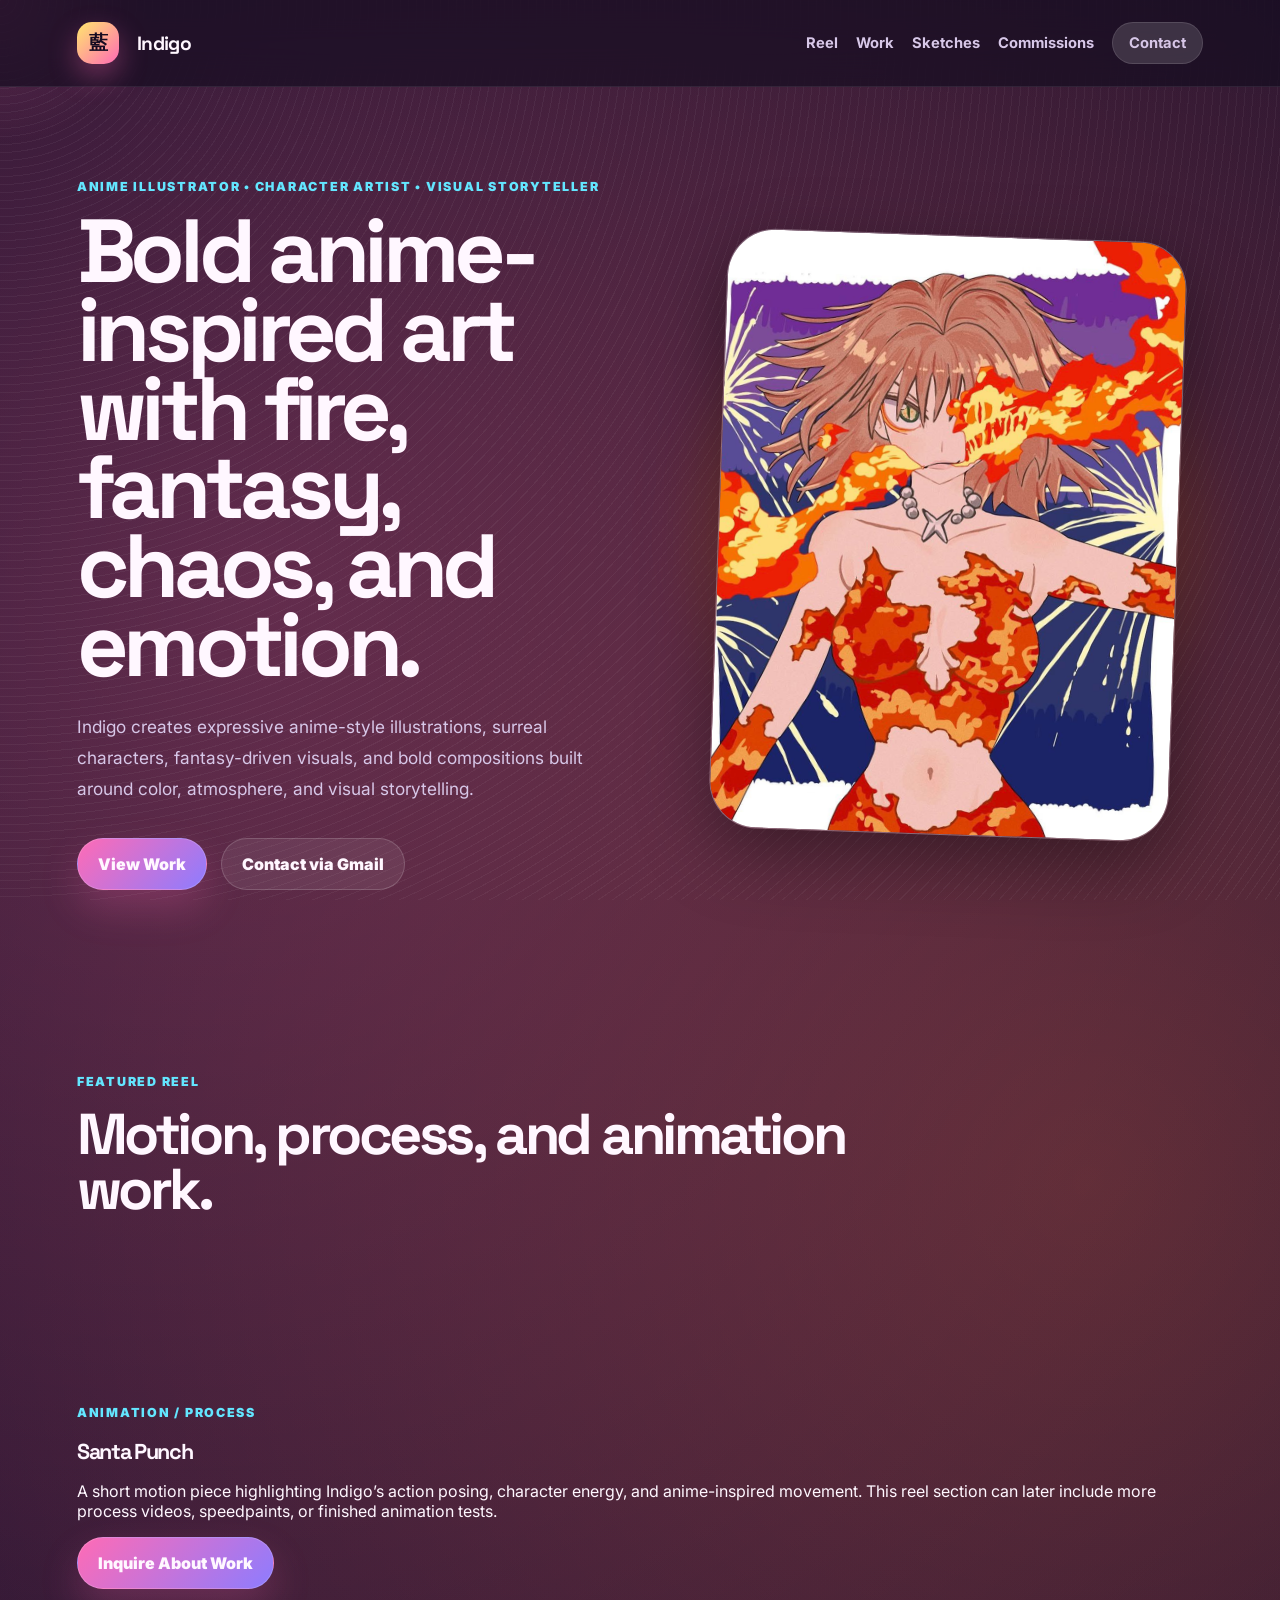
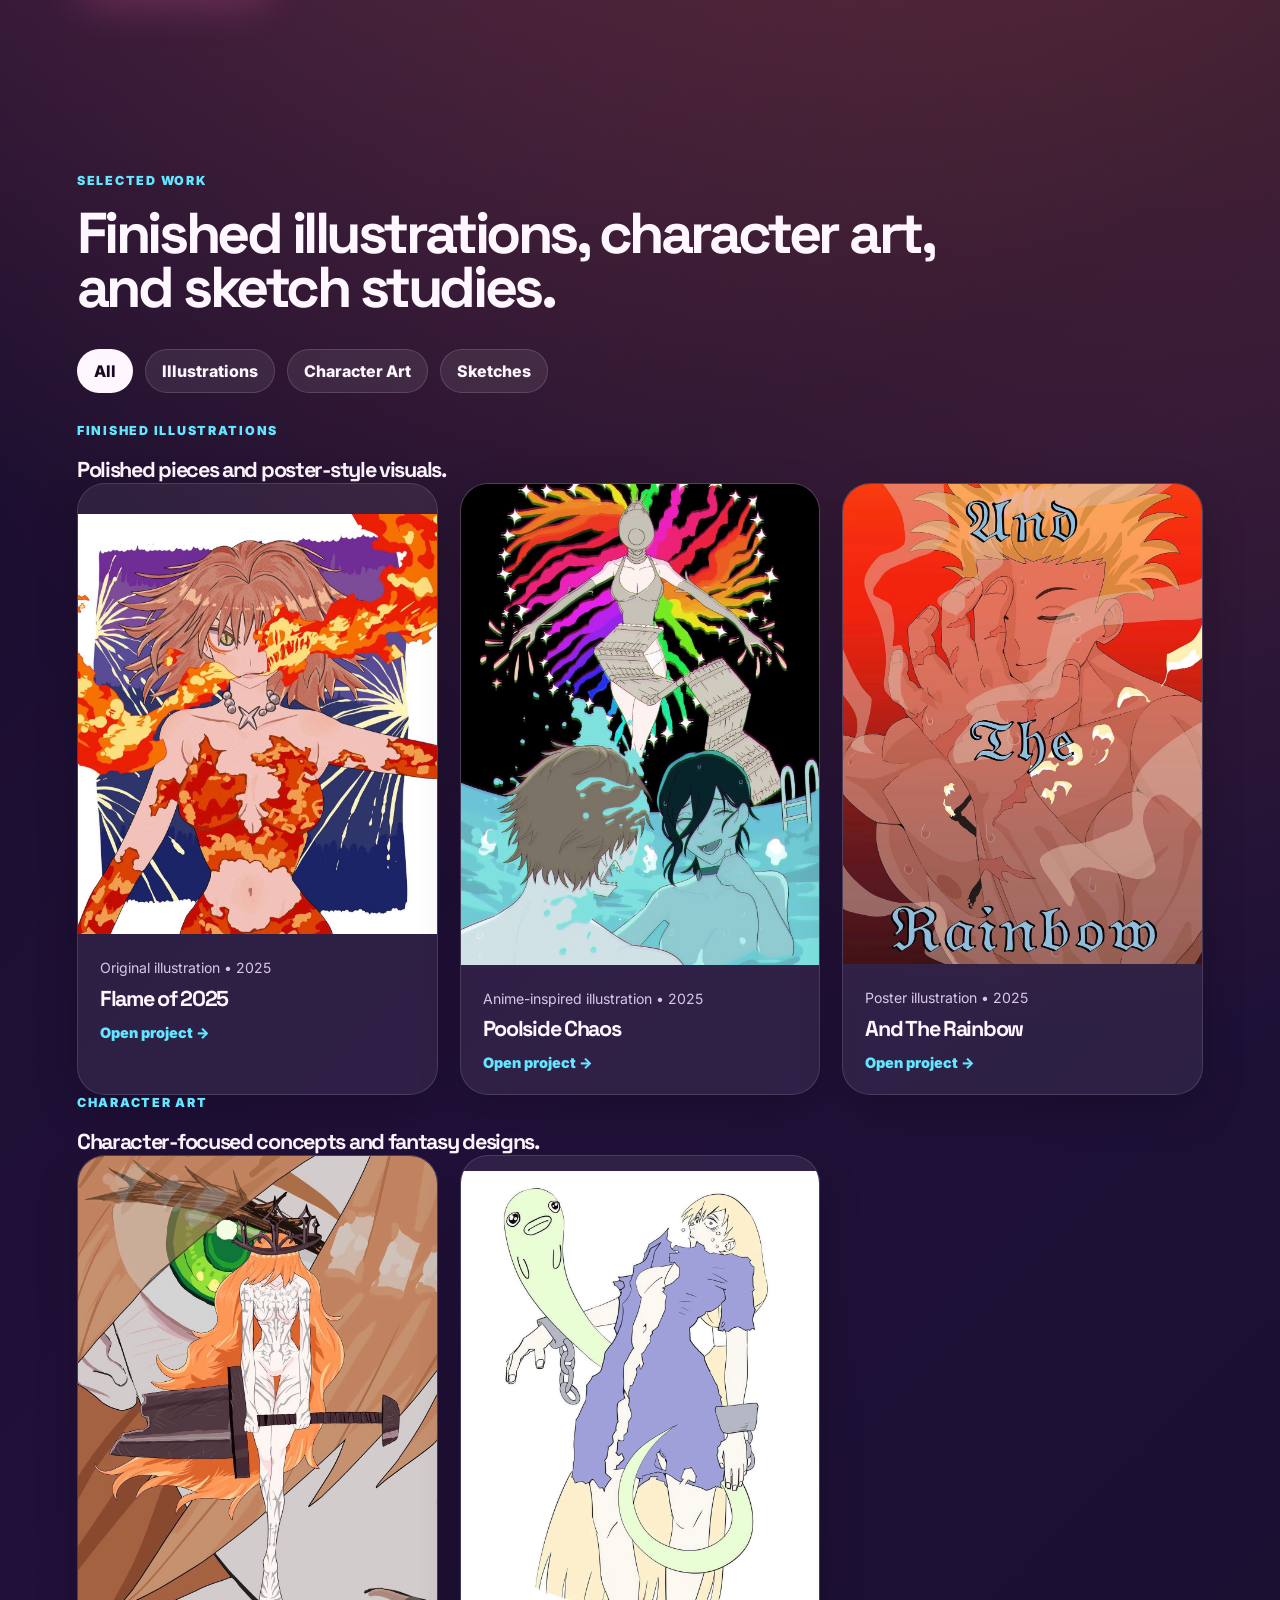
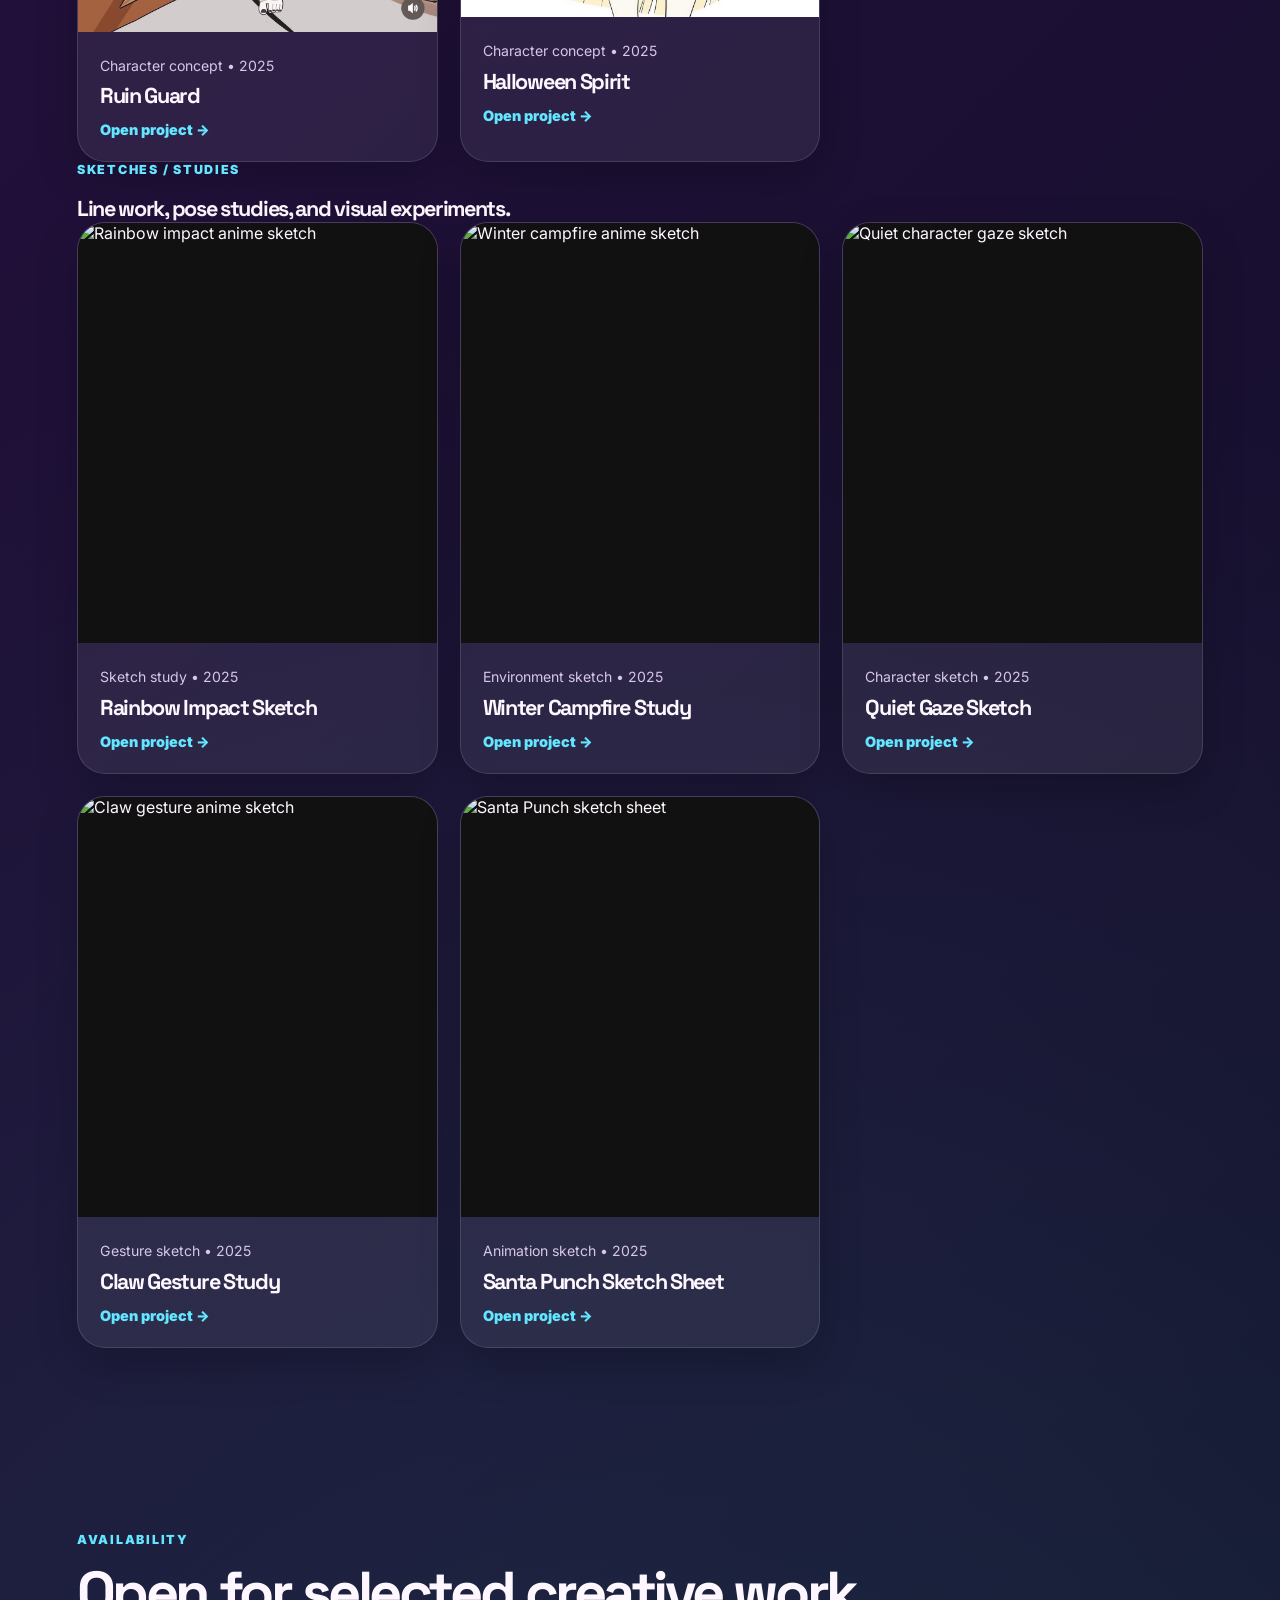
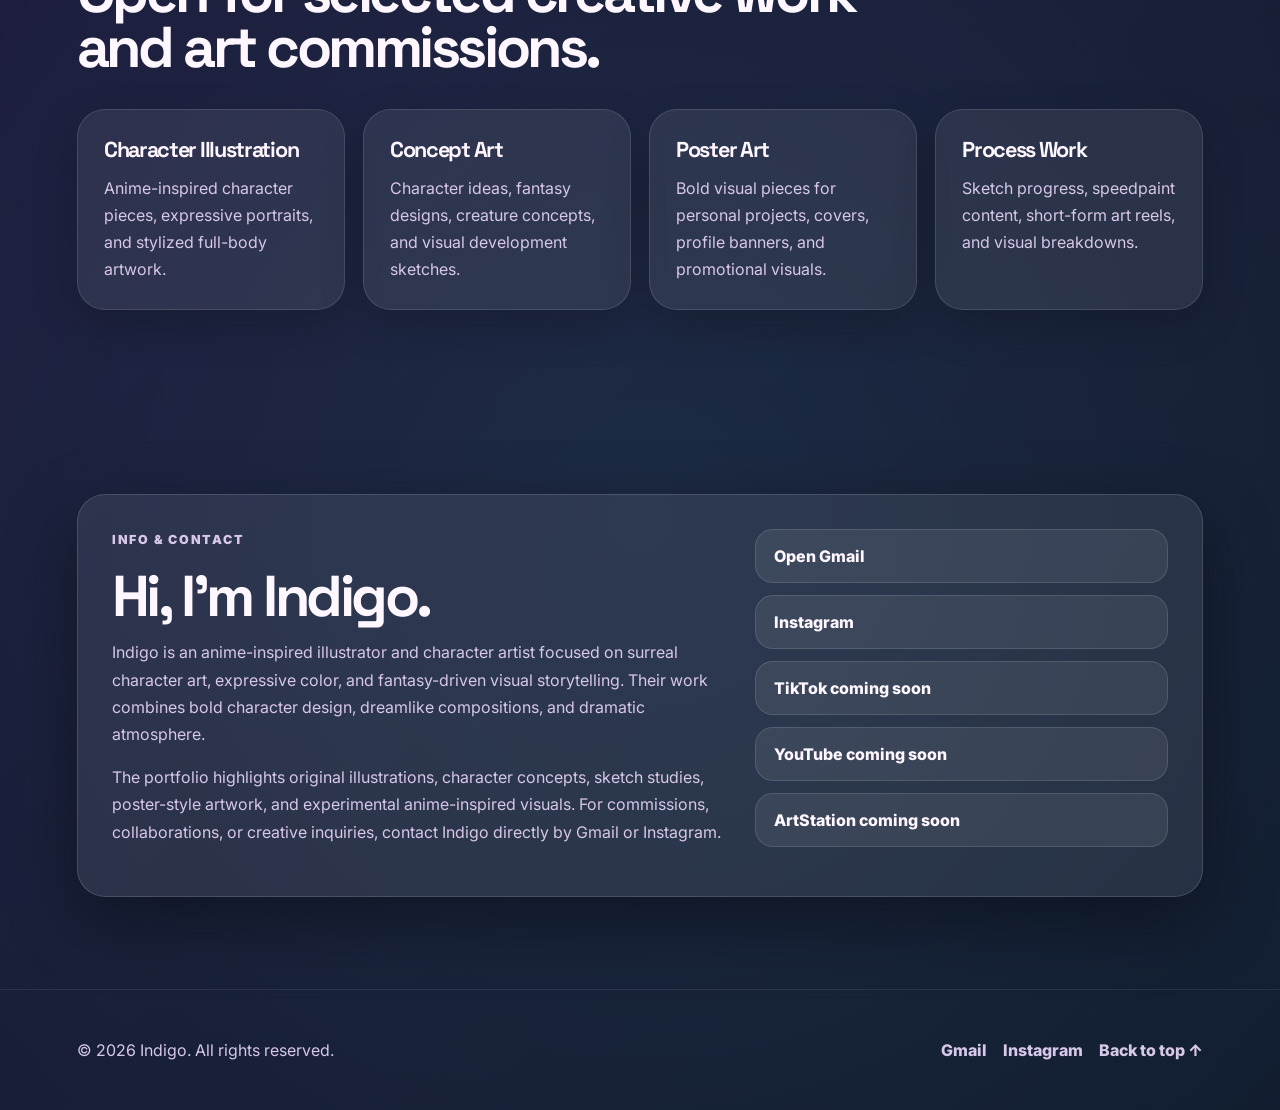
==== commit 420c2324: "index.html" ====
--- a/index.html
+++ b/index.html
@@ -30,10 +30,11 @@
     </button>
 
     <nav class="nav-links">
+      <a href="#featured">Reel</a>
       <a href="#work">Work</a>
+      <a href="#sketches">Sketches</a>
       <a href="#commissions">Commissions</a>
-      <a href="#info">Info & Contact</a>
-      <a href="#featured" class="pill-link">Featured</a>
+      <a href="#info" class="pill-link">Contact</a>
     </nav>
   </header>
 
@@ -53,7 +54,7 @@
 
         <div class="hero-actions">
           <a href="#work" class="button primary">View Work</a>
-          <a href="mailto:indigoblade609@gmail.com" class="button ghost">Contact</a>
+          <a href="https://mail.google.com/mail/?view=cm&amp;fs=1&amp;to=indigoblade609@gmail.com&amp;su=Commission%20Inquiry%20for%20Indigo" target="_blank" rel="noopener noreferrer" class="button ghost">Contact via Gmail</a>
         </div>
       </div>
 
@@ -66,20 +67,28 @@
 
     <section id="featured" class="featured-section section-pad reveal">
       <div class="section-heading">
-        <p class="eyebrow">Featured</p>
-        <h2>Illustration reel / process video placeholder.</h2>
-      </div>
-
-      <div class="featured-card">
-        <button class="play-button" aria-label="Play reel preview">▶</button>
-
-        <div>
-          <h3>Art Process Reel</h3>
+        <p class="eyebrow">Featured Reel</p>
+        <h2>Motion, process, and animation work.</h2>
+      </div>
+
+      <div class="video-feature-card">
+        <div class="video-wrap">
+          <video class="reel-video" autoplay muted loop playsinline preload="auto">
+            <source src="videos/SANTAPUNCH_Indigo_Final.mp4" type="video/mp4">
+            Your browser does not support the video tag.
+          </video>
+        </div>
+
+        <div class="video-copy">
+          <p class="eyebrow">Animation / Process</p>
+          <h3>Santa Punch</h3>
           <p>
-            This section can later be replaced with a YouTube, Vimeo, Instagram Reel,
-            TikTok, or MP4 process video showing sketches, speedpaints, character
-            breakdowns, or animation tests.
+            A short motion piece highlighting Indigo’s action posing, character energy,
+            and anime-inspired movement. This reel section can later include more process
+            videos, speedpaints, or finished animation tests.
           </p>
+
+          <a href="https://mail.google.com/mail/?view=cm&amp;fs=1&amp;to=indigoblade609@gmail.com&amp;su=Commission%20Inquiry%20for%20Indigo" target="_blank" rel="noopener noreferrer" class="button primary small-button">Inquire About Work</a>
         </div>
       </div>
     </section>
@@ -87,123 +96,251 @@
     <section id="work" class="work section-pad">
       <div class="section-heading reveal">
         <p class="eyebrow">Selected Work</p>
-        <h2>Original art pieces, character concepts, and anime-inspired visuals.</h2>
+        <h2>Finished illustrations, character art, and sketch studies.</h2>
       </div>
 
       <div class="filter-row reveal" aria-label="Portfolio filters">
         <button class="filter-btn active" data-filter="all">All</button>
-        <button class="filter-btn" data-filter="illustration">Illustration</button>
-        <button class="filter-btn" data-filter="character">Character</button>
-        <button class="filter-btn" data-filter="concept">Concept</button>
-      </div>
-
-      <div class="portfolio-grid">
-
-        <button
-          class="project-card reveal"
-          data-category="illustration"
-          data-title="Flame of 2025"
-          data-type="Original Illustration"
-          data-year="2025"
-          data-medium="Digital illustration"
-          data-image="images/Flame_Of_2025.jpeg"
-          data-description="A fire-themed anime illustration built around intensity, movement, and transformation. The piece uses bright orange flames, sharp contrast, and a direct character pose to create a strong first impression."
-        >
-          <div class="thumb image-thumb">
-            <img src="images/Flame_Of_2025.jpeg" alt="Flame of 2025 anime-style artwork">
-          </div>
-
-          <div class="project-info">
-            <p>Original illustration • 2025</p>
-            <h3>Flame of 2025</h3>
-            <span>Open project →</span>
-          </div>
-        </button>
-
-        <button
-          class="project-card reveal"
-          data-category="illustration"
-          data-title="Poolside Chaos"
-          data-type="Anime-inspired Illustration"
-          data-year="2025"
-          data-medium="Digital illustration"
-          data-image="images/Chainsawman_Art.jpeg"
-          data-description="A surreal poolside scene with strong color contrast, expressive characters, and chaotic background energy. The composition mixes playful character interaction with an intense supernatural atmosphere."
-        >
-          <div class="thumb image-thumb">
-            <img src="images/Chainsawman_Art.jpeg" alt="Anime-inspired pool scene artwork">
-          </div>
-
-          <div class="project-info">
-            <p>Anime-inspired illustration • 2025</p>
-            <h3>Poolside Chaos</h3>
-            <span>Open project →</span>
-          </div>
-        </button>
-
-        <button
-          class="project-card reveal"
-          data-category="illustration"
-          data-title="And The Rainbow"
-          data-type="Poster Illustration"
-          data-year="2025"
-          data-medium="Digital illustration"
-          data-image="images/Buff_Fighter_Art.jpeg"
-          data-description="A poster-style anime artwork using warm red tones, dramatic framing, layered smoke shapes, and gothic-inspired text. The piece has a bold cover-art feeling with a strong central character focus."
-        >
-          <div class="thumb image-thumb">
-            <img src="images/Buff_Fighter_Art.jpeg" alt="And The Rainbow anime-style artwork">
-          </div>
-
-          <div class="project-info">
-            <p>Poster illustration • 2025</p>
-            <h3>And The Rainbow</h3>
-            <span>Open project →</span>
-          </div>
-        </button>
-
-        <button
-          class="project-card reveal"
-          data-category="character"
-          data-title="Ruin Guard"
-          data-type="Character Concept"
-          data-year="2025"
-          data-medium="Digital character art"
-          data-image="images/Ruin_Gaurd_Art.jpeg"
-          data-description="A fantasy character concept focused on silhouette, costume detail, and weapon design. The orange hair, crown-like headpiece, and oversized weapon create a strong mythical character identity."
-        >
-          <div class="thumb image-thumb">
-            <img src="images/Ruin_Gaurd_Art.jpeg" alt="Ruin Guard anime character artwork">
-          </div>
-
-          <div class="project-info">
-            <p>Character concept • 2025</p>
-            <h3>Ruin Guard</h3>
-            <span>Open project →</span>
-          </div>
-        </button>
-
-        <button
-          class="project-card reveal"
-          data-category="concept"
-          data-title="Halloween Spirit"
-          data-type="Concept Sketch"
-          data-year="2025"
-          data-medium="Digital sketch / concept art"
-          data-image="images/Halloween_Art.jpeg"
-          data-description="A lighter character concept with horror-comedy energy. The torn clothing, creature-like companion, and simple pale colors give the piece a strange but playful Halloween mood."
-        >
-          <div class="thumb image-thumb">
-            <img src="images/Halloween_Art.jpeg" alt="Halloween anime character concept artwork">
-          </div>
-
-          <div class="project-info">
-            <p>Concept sketch • 2025</p>
-            <h3>Halloween Spirit</h3>
-            <span>Open project →</span>
-          </div>
-        </button>
-
+        <button class="filter-btn" data-filter="illustration">Illustrations</button>
+        <button class="filter-btn" data-filter="character">Character Art</button>
+        <button class="filter-btn" data-filter="sketch">Sketches</button>
+      </div>
+
+      <div class="work-group">
+        <div class="work-group-heading reveal">
+          <p class="eyebrow">Finished Illustrations</p>
+          <h3>Polished pieces and poster-style visuals.</h3>
+        </div>
+
+        <div class="portfolio-grid">
+          <button
+            class="project-card reveal"
+            data-category="illustration"
+            data-title="Flame of 2025"
+            data-type="Original Illustration"
+            data-year="2025"
+            data-medium="Digital illustration"
+            data-image="images/Flame_Of_2025.jpeg"
+            data-description="A fire-themed anime illustration built around intensity, movement, and transformation. The piece uses bright orange flames, sharp contrast, and a direct character pose to create a strong first impression."
+          >
+            <div class="thumb image-thumb">
+              <img src="images/Flame_Of_2025.jpeg" alt="Flame of 2025 anime-style artwork">
+            </div>
+
+            <div class="project-info">
+              <p>Original illustration • 2025</p>
+              <h3>Flame of 2025</h3>
+              <span>Open project →</span>
+            </div>
+          </button>
+
+          <button
+            class="project-card reveal"
+            data-category="illustration"
+            data-title="Poolside Chaos"
+            data-type="Anime-inspired Illustration"
+            data-year="2025"
+            data-medium="Digital illustration"
+            data-image="images/Chainsawman_Art.jpeg"
+            data-description="A surreal poolside scene with strong color contrast, expressive characters, and chaotic background energy. The composition mixes playful character interaction with an intense supernatural atmosphere."
+          >
+            <div class="thumb image-thumb">
+              <img src="images/Chainsawman_Art.jpeg" alt="Anime-inspired pool scene artwork">
+            </div>
+
+            <div class="project-info">
+              <p>Anime-inspired illustration • 2025</p>
+              <h3>Poolside Chaos</h3>
+              <span>Open project →</span>
+            </div>
+          </button>
+
+          <button
+            class="project-card reveal"
+            data-category="illustration"
+            data-title="And The Rainbow"
+            data-type="Poster Illustration"
+            data-year="2025"
+            data-medium="Digital illustration"
+            data-image="images/Buff_Fighter_Art.jpeg"
+            data-description="A poster-style anime artwork using warm red tones, dramatic framing, layered smoke shapes, and gothic-inspired text. The piece has a bold cover-art feeling with a strong central character focus."
+          >
+            <div class="thumb image-thumb">
+              <img src="images/Buff_Fighter_Art.jpeg" alt="And The Rainbow anime-style artwork">
+            </div>
+
+            <div class="project-info">
+              <p>Poster illustration • 2025</p>
+              <h3>And The Rainbow</h3>
+              <span>Open project →</span>
+            </div>
+          </button>
+        </div>
+      </div>
+
+      <div class="work-group">
+        <div class="work-group-heading reveal">
+          <p class="eyebrow">Character Art</p>
+          <h3>Character-focused concepts and fantasy designs.</h3>
+        </div>
+
+        <div class="portfolio-grid">
+          <button
+            class="project-card reveal"
+            data-category="character"
+            data-title="Ruin Guard"
+            data-type="Character Concept"
+            data-year="2025"
+            data-medium="Digital character art"
+            data-image="images/Ruin_Gaurd_Art.jpeg"
+            data-description="A fantasy character concept focused on silhouette, costume detail, and weapon design. The orange hair, crown-like headpiece, and oversized weapon create a strong mythical character identity."
+          >
+            <div class="thumb image-thumb">
+              <img src="images/Ruin_Gaurd_Art.jpeg" alt="Ruin Guard anime character artwork">
+            </div>
+
+            <div class="project-info">
+              <p>Character concept • 2025</p>
+              <h3>Ruin Guard</h3>
+              <span>Open project →</span>
+            </div>
+          </button>
+
+          <button
+            class="project-card reveal"
+            data-category="character"
+            data-title="Halloween Spirit"
+            data-type="Character Concept"
+            data-year="2025"
+            data-medium="Digital sketch / concept art"
+            data-image="images/Halloween_Art.jpeg"
+            data-description="A lighter character concept with horror-comedy energy. The torn clothing, creature-like companion, and simple pale colors give the piece a strange but playful Halloween mood."
+          >
+            <div class="thumb image-thumb">
+              <img src="images/Halloween_Art.jpeg" alt="Halloween anime character concept artwork">
+            </div>
+
+            <div class="project-info">
+              <p>Character concept • 2025</p>
+              <h3>Halloween Spirit</h3>
+              <span>Open project →</span>
+            </div>
+          </button>
+        </div>
+      </div>
+
+      <div class="work-group" id="sketches">
+        <div class="work-group-heading reveal">
+          <p class="eyebrow">Sketches / Studies</p>
+          <h3>Line work, pose studies, and visual experiments.</h3>
+        </div>
+
+        <div class="portfolio-grid">
+          <button
+            class="project-card reveal"
+            data-category="sketch"
+            data-title="Rainbow Impact Sketch"
+            data-type="Sketch Study"
+            data-year="2025"
+            data-medium="Digital sketch"
+            data-image="images/Sketch_01.png"
+            data-description="A dynamic action sketch focused on body weight, impact, and exaggerated anime-style motion. The rainbow background adds energy without overpowering the line work."
+          >
+            <div class="thumb image-thumb sketch-thumb">
+              <img src="images/Sketch_01.png" alt="Rainbow impact anime sketch">
+            </div>
+
+            <div class="project-info">
+              <p>Sketch study • 2025</p>
+              <h3>Rainbow Impact Sketch</h3>
+              <span>Open project →</span>
+            </div>
+          </button>
+
+          <button
+            class="project-card reveal"
+            data-category="sketch"
+            data-title="Winter Campfire Study"
+            data-type="Environment Sketch"
+            data-year="2025"
+            data-medium="Digital sketch"
+            data-image="images/Sketch_02.png"
+            data-description="A quiet scene study using soft blue tones, snowy space, and a warm fire focal point. The piece explores atmosphere, loneliness, and visual contrast."
+          >
+            <div class="thumb image-thumb sketch-thumb wide-thumb">
+              <img src="images/Sketch_02.png" alt="Winter campfire anime sketch">
+            </div>
+
+            <div class="project-info">
+              <p>Environment sketch • 2025</p>
+              <h3>Winter Campfire Study</h3>
+              <span>Open project →</span>
+            </div>
+          </button>
+
+          <button
+            class="project-card reveal"
+            data-category="sketch"
+            data-title="Quiet Gaze Sketch"
+            data-type="Character Sketch"
+            data-year="2025"
+            data-medium="Digital line art"
+            data-image="images/Sketch_03.png"
+            data-description="A character-focused line sketch built around expression, eye detail, and a quiet seated pose. The minimal color makes the gaze and silhouette stand out."
+          >
+            <div class="thumb image-thumb sketch-thumb">
+              <img src="images/Sketch_03.png" alt="Quiet character gaze sketch">
+            </div>
+
+            <div class="project-info">
+              <p>Character sketch • 2025</p>
+              <h3>Quiet Gaze Sketch</h3>
+              <span>Open project →</span>
+            </div>
+          </button>
+
+          <button
+            class="project-card reveal"
+            data-category="sketch"
+            data-title="Claw Gesture Study"
+            data-type="Gesture Sketch"
+            data-year="2025"
+            data-medium="Digital line art"
+            data-image="images/Sketch_04.png"
+            data-description="A gesture sketch focused on pose, hand shape, and character attitude. The sharp claw-like hand adds a supernatural tone to the movement."
+          >
+            <div class="thumb image-thumb sketch-thumb">
+              <img src="images/Sketch_04.png" alt="Claw gesture anime sketch">
+            </div>
+
+            <div class="project-info">
+              <p>Gesture sketch • 2025</p>
+              <h3>Claw Gesture Study</h3>
+              <span>Open project →</span>
+            </div>
+          </button>
+
+          <button
+            class="project-card reveal"
+            data-category="sketch"
+            data-title="Santa Punch Sketch Sheet"
+            data-type="Animation Sketch"
+            data-year="2025"
+            data-medium="Digital sketch"
+            data-image="images/Sketch_05.png"
+            data-description="A sketch sheet connected to the Santa Punch reel. It shows action posing, character expression, and motion planning before or during the animation process."
+          >
+            <div class="thumb image-thumb sketch-thumb">
+              <img src="images/Sketch_05.png" alt="Santa Punch sketch sheet">
+            </div>
+
+            <div class="project-info">
+              <p>Animation sketch • 2025</p>
+              <h3>Santa Punch Sketch Sheet</h3>
+              <span>Open project →</span>
+            </div>
+          </button>
+        </div>
       </div>
     </section>
 
@@ -250,18 +387,18 @@
           </p>
 
           <p>
-            The portfolio highlights original illustrations, character concepts, poster-style
-            artwork, and experimental anime-inspired visuals. For commissions, collaborations,
-            or creative inquiries, contact Indigo directly by email or Instagram.
+            The portfolio highlights original illustrations, character concepts, sketch studies,
+            poster-style artwork, and experimental anime-inspired visuals. For commissions,
+            collaborations, or creative inquiries, contact Indigo directly by Gmail or Instagram.
           </p>
         </div>
 
         <div class="contact-panel">
-          <a href="mailto:indigoblade609@gmail.com">indigoblade609@gmail.com</a>
-          <a href="https://www.instagram.com/indigo_jp?igsh=MWZqY3hsNjA3Y3Bqeg==" target="_blank" rel="noopener noreferrer">Instagram</a>
-          <a href="#">TikTok</a>
-          <a href="#">YouTube</a>
-          <a href="#">ArtStation</a>
+          <a href="https://mail.google.com/mail/?view=cm&amp;fs=1&amp;to=indigoblade609@gmail.com&amp;su=Commission%20Inquiry%20for%20Indigo" target="_blank" rel="noopener noreferrer">Open Gmail</a>
+          <a href="https://www.instagram.com/indigo_jp/" target="_blank" rel="noopener noreferrer">Instagram</a>
+          <a href="javascript:void(0)" aria-disabled="true">TikTok coming soon</a>
+          <a href="javascript:void(0)" aria-disabled="true">YouTube coming soon</a>
+          <a href="javascript:void(0)" aria-disabled="true">ArtStation coming soon</a>
         </div>
       </div>
     </section>
@@ -291,7 +428,7 @@
           Project description goes here.
         </p>
 
-        <a href="mailto:indigoblade609@gmail.com" class="button primary">Inquire About Work</a>
+        <a href="https://mail.google.com/mail/?view=cm&amp;fs=1&amp;to=indigoblade609@gmail.com&amp;su=Commission%20Inquiry%20for%20Indigo" target="_blank" rel="noopener noreferrer" class="button primary">Inquire About Work</a>
       </div>
     </div>
   </div>
@@ -300,7 +437,7 @@
     <p>© 2026 Indigo. All rights reserved.</p>
 
     <div class="footer-links">
-      <a href="mailto:indigoblade609@gmail.com">Email</a>
+      <a href="https://mail.google.com/mail/?view=cm&amp;fs=1&amp;to=indigoblade609@gmail.com&amp;su=Commission%20Inquiry%20for%20Indigo" target="_blank" rel="noopener noreferrer">Gmail</a>
       <a href="https://www.instagram.com/indigo_jp/" target="_blank" rel="noopener noreferrer">Instagram</a>
       <a href="#top">Back to top ↑</a>
     </div>
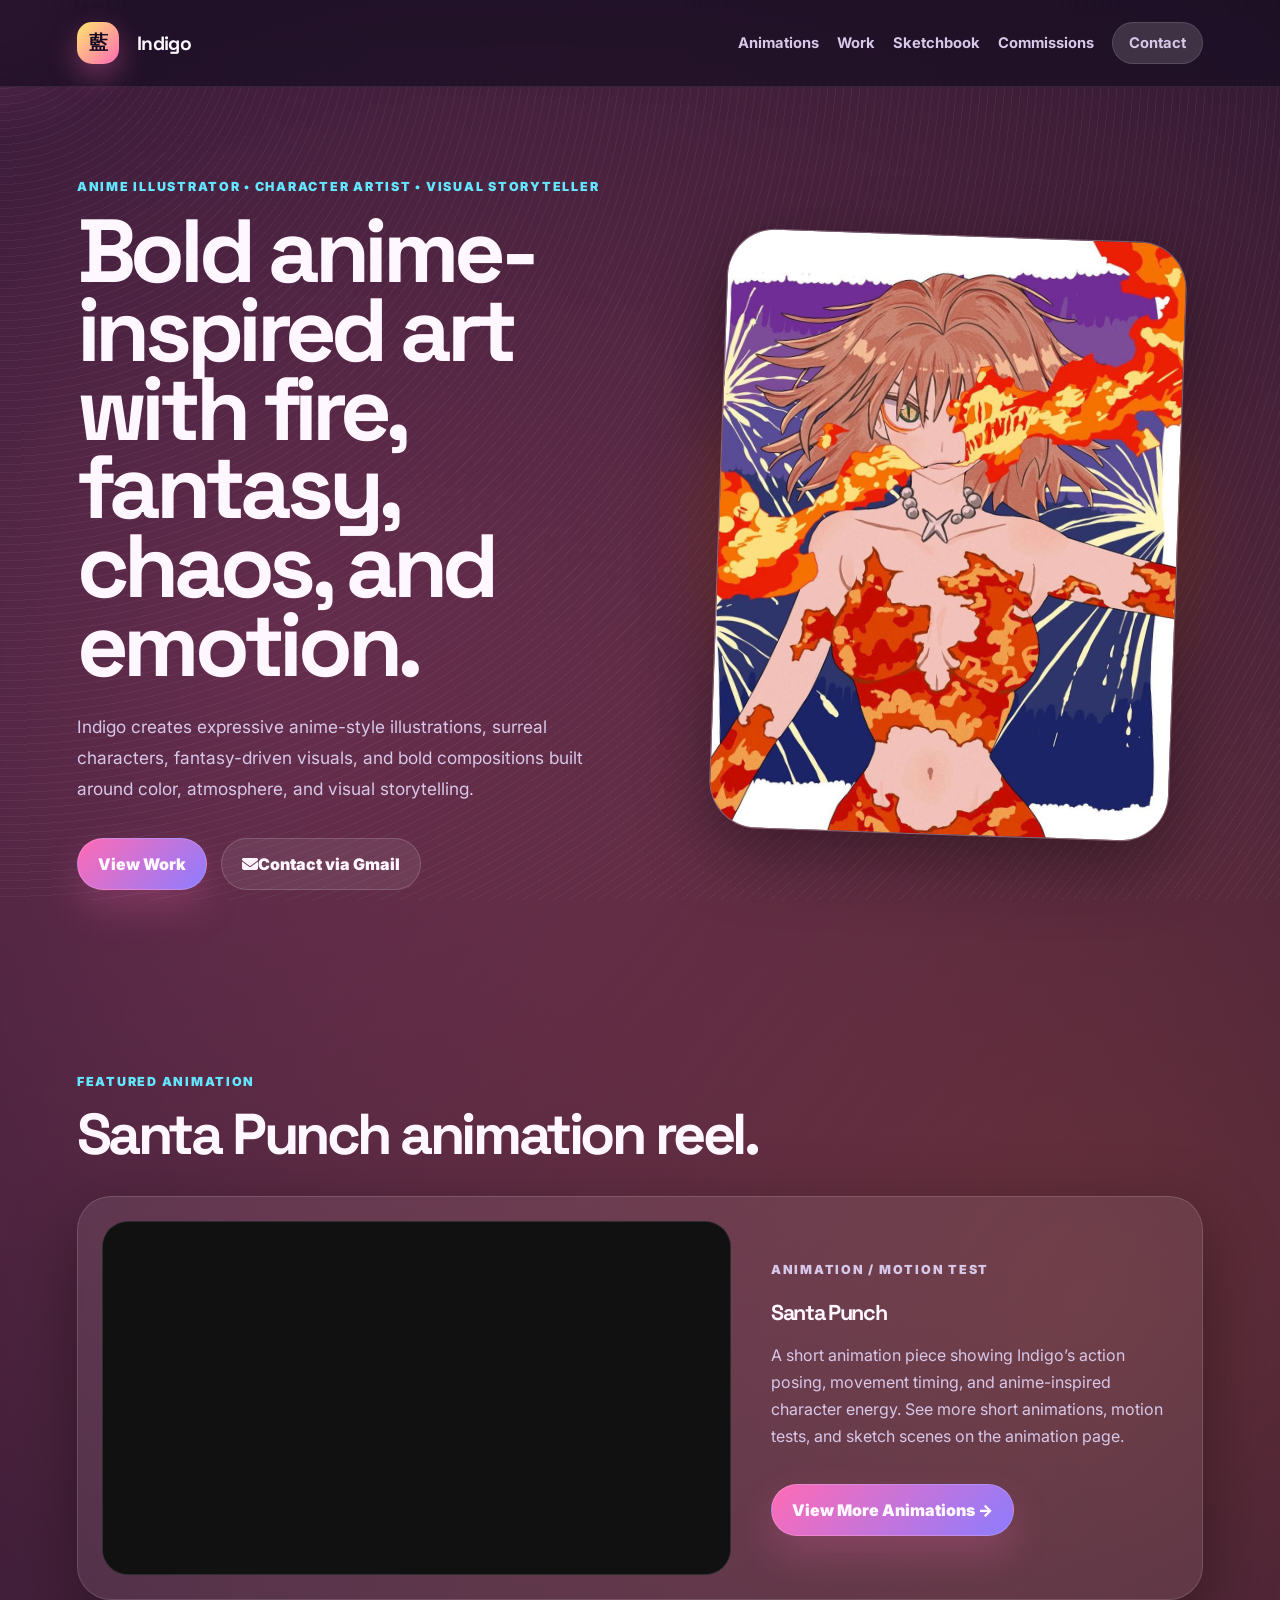
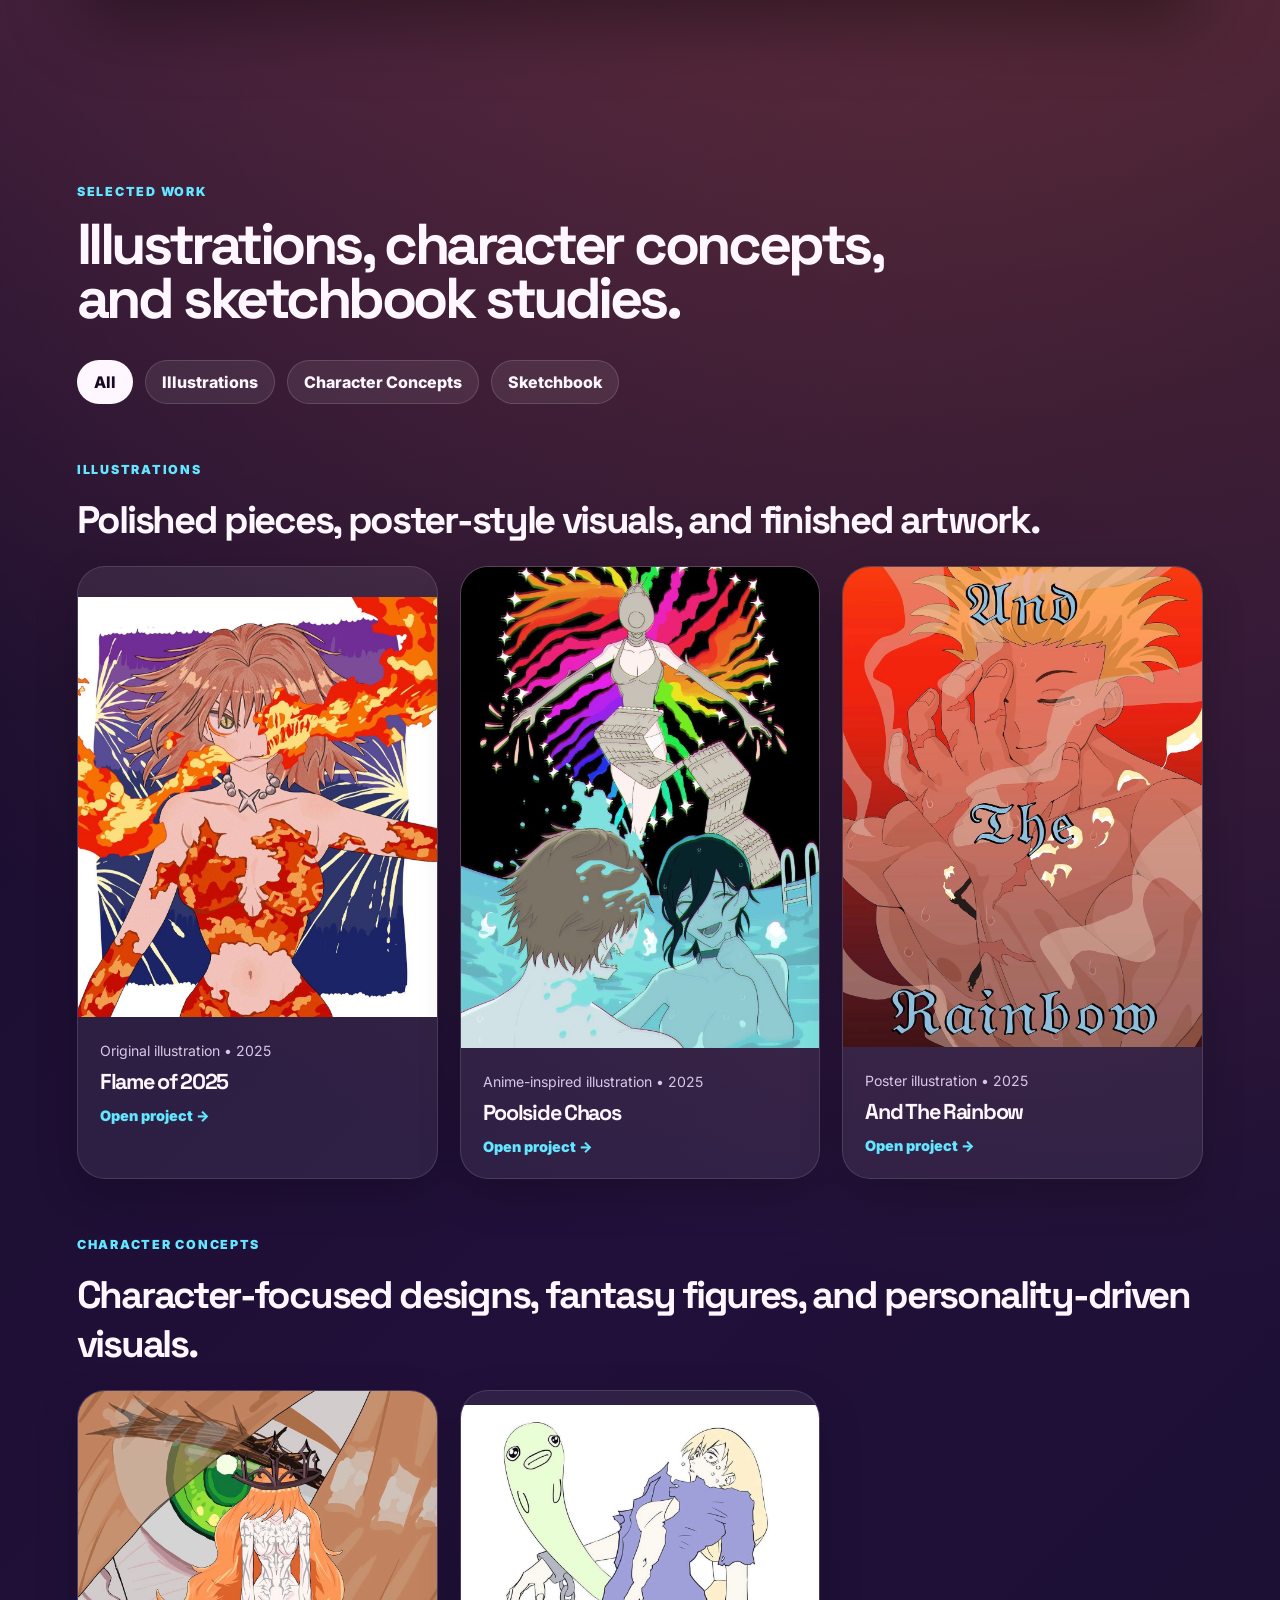
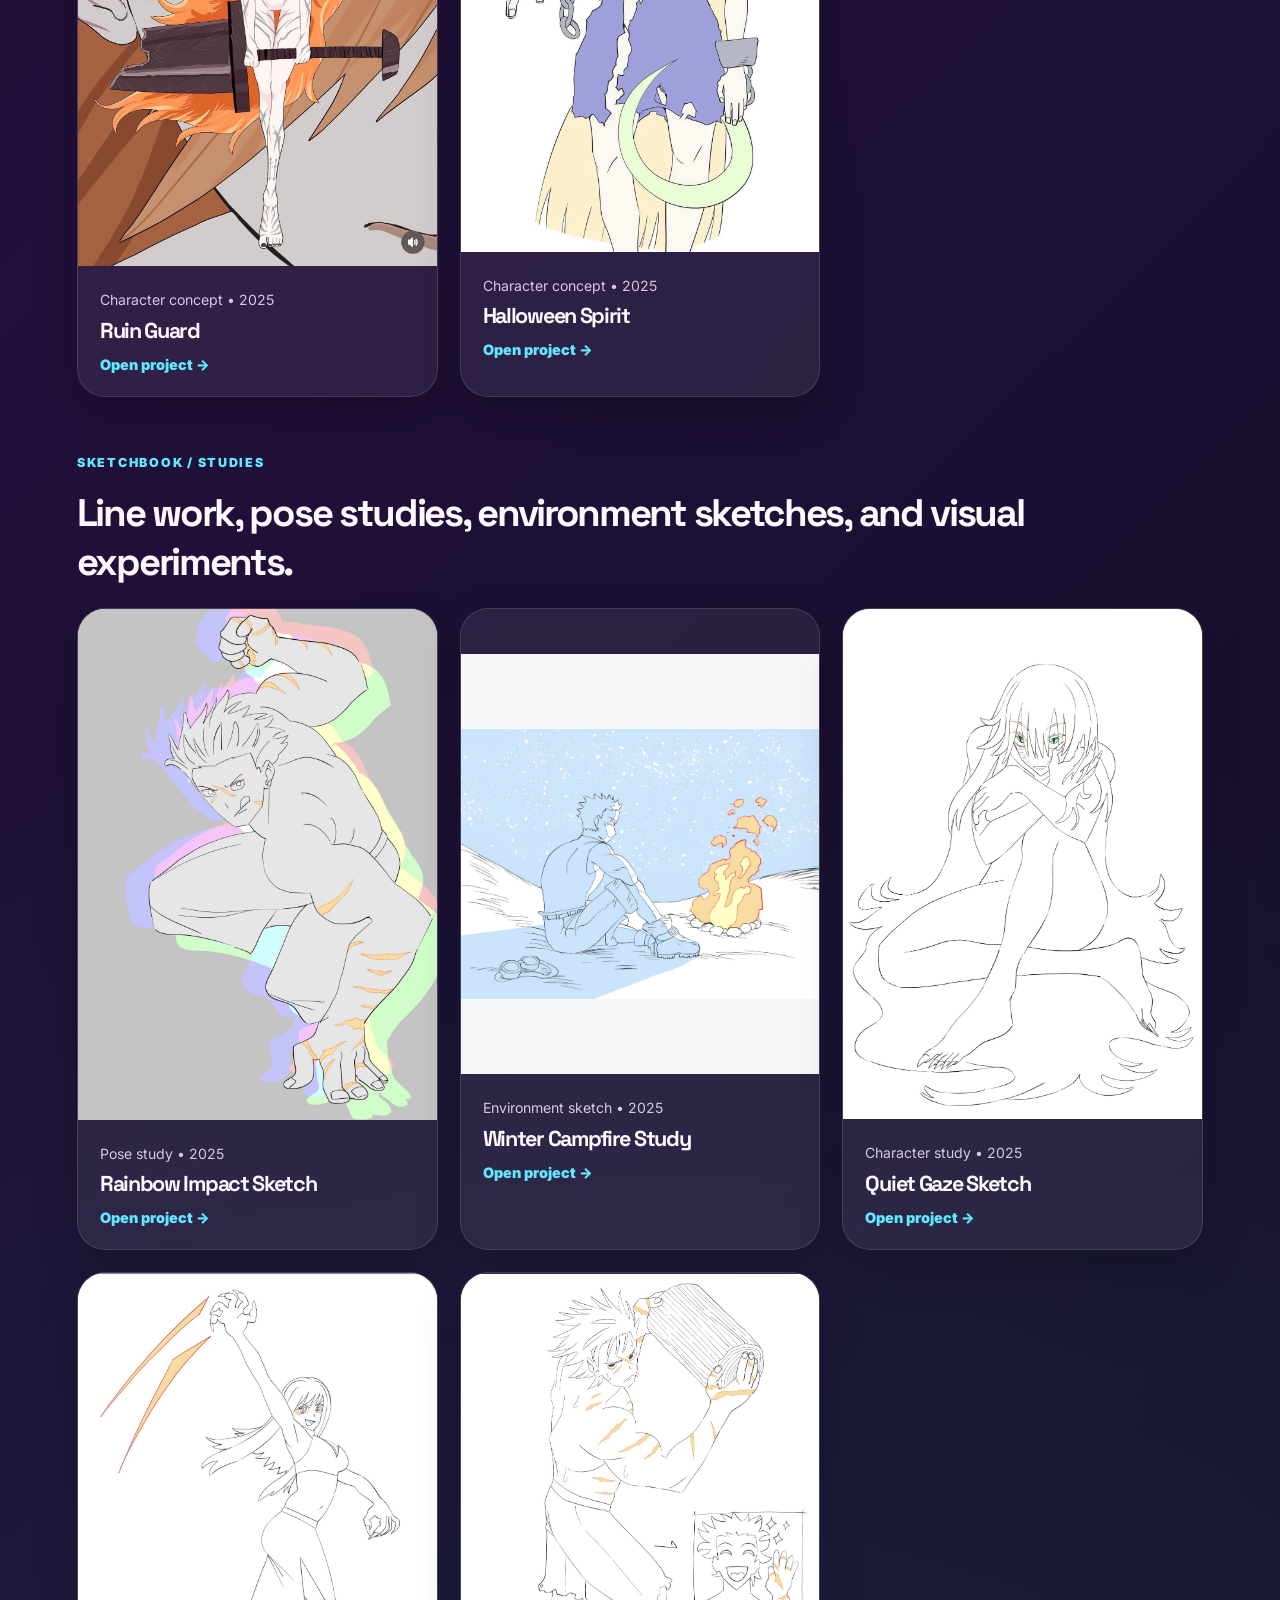
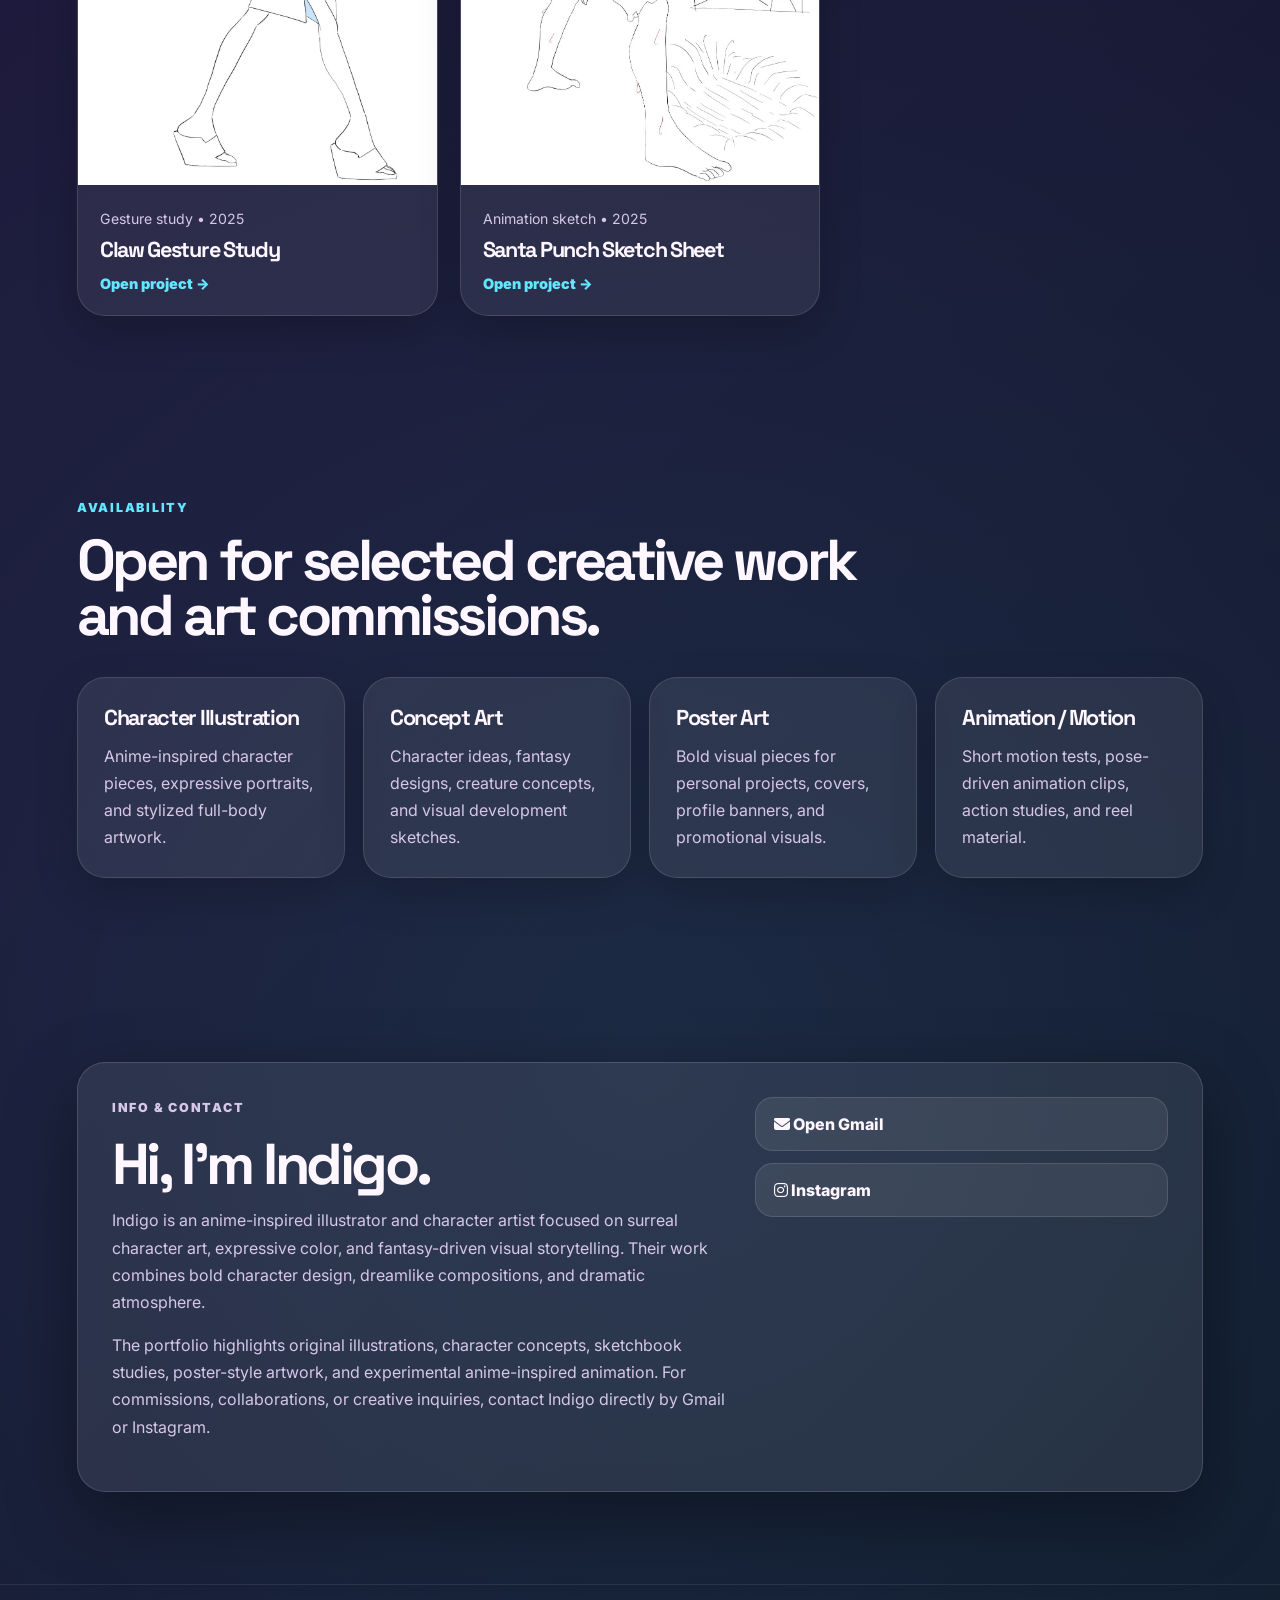
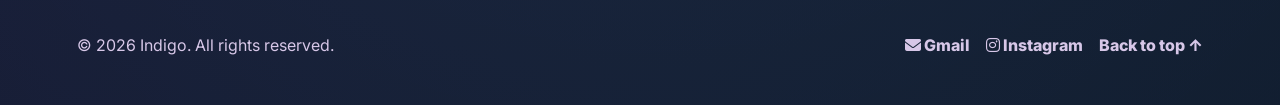
==== commit 8f6b307d: "Index.html" ====
--- a/index.html
+++ b/index.html
@@ -11,6 +11,8 @@
 
   <link href="https://fonts.googleapis.com/css2?family=Inter:wght@400;500;700;900&family=Space+Grotesk:wght@500;700&display=swap" rel="stylesheet">
 
+  <link rel="stylesheet" href="https://cdnjs.cloudflare.com/ajax/libs/font-awesome/6.5.1/css/all.min.css">
+
   <link rel="stylesheet" href="style.css" />
 </head>
 
@@ -19,7 +21,7 @@
   <div class="grain"></div>
 
   <header class="site-header">
-    <a href="#top" class="brand" aria-label="Indigo home">
+    <a href="index.html#top" class="brand" aria-label="Indigo home">
       <span class="brand-mark">藍</span>
       <span>Indigo</span>
     </a>
@@ -30,11 +32,11 @@
     </button>
 
     <nav class="nav-links">
-      <a href="#featured">Reel</a>
-      <a href="#work">Work</a>
-      <a href="#sketches">Sketches</a>
-      <a href="#commissions">Commissions</a>
-      <a href="#info" class="pill-link">Contact</a>
+      <a href="animations.html">Animations</a>
+      <a href="index.html#work">Work</a>
+      <a href="index.html#sketchbook">Sketchbook</a>
+      <a href="index.html#commissions">Commissions</a>
+      <a href="index.html#info" class="pill-link">Contact</a>
     </nav>
   </header>
 
@@ -54,7 +56,10 @@
 
         <div class="hero-actions">
           <a href="#work" class="button primary">View Work</a>
-          <a href="https://mail.google.com/mail/?view=cm&amp;fs=1&amp;to=indigoblade609@gmail.com&amp;su=Commission%20Inquiry%20for%20Indigo" target="_blank" rel="noopener noreferrer" class="button ghost">Contact via Gmail</a>
+          <a href="https://mail.google.com/mail/?view=cm&amp;fs=1&amp;to=indigoblade609@gmail.com&amp;su=Commission%20Inquiry%20for%20Indigo" target="_blank" rel="noopener noreferrer" class="button ghost">
+            <i class="fa-solid fa-envelope"></i>
+            Contact via Gmail
+          </a>
         </div>
       </div>
 
@@ -67,8 +72,8 @@
 
     <section id="featured" class="featured-section section-pad reveal">
       <div class="section-heading">
-        <p class="eyebrow">Featured Reel</p>
-        <h2>Motion, process, and animation work.</h2>
+        <p class="eyebrow">Featured Animation</p>
+        <h2>Santa Punch animation reel.</h2>
       </div>
 
       <div class="video-feature-card">
@@ -80,15 +85,17 @@
         </div>
 
         <div class="video-copy">
-          <p class="eyebrow">Animation / Process</p>
+          <p class="eyebrow">Animation / Motion Test</p>
           <h3>Santa Punch</h3>
           <p>
-            A short motion piece highlighting Indigo’s action posing, character energy,
-            and anime-inspired movement. This reel section can later include more process
-            videos, speedpaints, or finished animation tests.
+            A short animation piece showing Indigo’s action posing, movement timing,
+            and anime-inspired character energy. See more short animations, motion tests,
+            and sketch scenes on the animation page.
           </p>
 
-          <a href="https://mail.google.com/mail/?view=cm&amp;fs=1&amp;to=indigoblade609@gmail.com&amp;su=Commission%20Inquiry%20for%20Indigo" target="_blank" rel="noopener noreferrer" class="button primary small-button">Inquire About Work</a>
+          <a href="animations.html" class="button primary small-button">
+            View More Animations →
+          </a>
         </div>
       </div>
     </section>
@@ -96,20 +103,20 @@
     <section id="work" class="work section-pad">
       <div class="section-heading reveal">
         <p class="eyebrow">Selected Work</p>
-        <h2>Finished illustrations, character art, and sketch studies.</h2>
+        <h2>Illustrations, character concepts, and sketchbook studies.</h2>
       </div>
 
       <div class="filter-row reveal" aria-label="Portfolio filters">
         <button class="filter-btn active" data-filter="all">All</button>
         <button class="filter-btn" data-filter="illustration">Illustrations</button>
-        <button class="filter-btn" data-filter="character">Character Art</button>
-        <button class="filter-btn" data-filter="sketch">Sketches</button>
+        <button class="filter-btn" data-filter="character">Character Concepts</button>
+        <button class="filter-btn" data-filter="sketch">Sketchbook</button>
       </div>
 
       <div class="work-group">
         <div class="work-group-heading reveal">
-          <p class="eyebrow">Finished Illustrations</p>
-          <h3>Polished pieces and poster-style visuals.</h3>
+          <p class="eyebrow">Illustrations</p>
+          <h3>Polished pieces, poster-style visuals, and finished artwork.</h3>
         </div>
 
         <div class="portfolio-grid">
@@ -180,8 +187,8 @@
 
       <div class="work-group">
         <div class="work-group-heading reveal">
-          <p class="eyebrow">Character Art</p>
-          <h3>Character-focused concepts and fantasy designs.</h3>
+          <p class="eyebrow">Character Concepts</p>
+          <h3>Character-focused designs, fantasy figures, and personality-driven visuals.</h3>
         </div>
 
         <div class="portfolio-grid">
@@ -229,10 +236,10 @@
         </div>
       </div>
 
-      <div class="work-group" id="sketches">
+      <div class="work-group" id="sketchbook">
         <div class="work-group-heading reveal">
-          <p class="eyebrow">Sketches / Studies</p>
-          <h3>Line work, pose studies, and visual experiments.</h3>
+          <p class="eyebrow">Sketchbook / Studies</p>
+          <h3>Line work, pose studies, environment sketches, and visual experiments.</h3>
         </div>
 
         <div class="portfolio-grid">
@@ -240,7 +247,7 @@
             class="project-card reveal"
             data-category="sketch"
             data-title="Rainbow Impact Sketch"
-            data-type="Sketch Study"
+            data-type="Pose Study"
             data-year="2025"
             data-medium="Digital sketch"
             data-image="images/Sketch_01.png"
@@ -251,14 +258,14 @@
             </div>
 
             <div class="project-info">
-              <p>Sketch study • 2025</p>
+              <p>Pose study • 2025</p>
               <h3>Rainbow Impact Sketch</h3>
               <span>Open project →</span>
             </div>
           </button>
 
           <button
-            class="project-card reveal"
+            class="project-card reveal wide-card"
             data-category="sketch"
             data-title="Winter Campfire Study"
             data-type="Environment Sketch"
@@ -267,7 +274,7 @@
             data-image="images/Sketch_02.png"
             data-description="A quiet scene study using soft blue tones, snowy space, and a warm fire focal point. The piece explores atmosphere, loneliness, and visual contrast."
           >
-            <div class="thumb image-thumb sketch-thumb wide-thumb">
+            <div class="thumb image-thumb sketch-thumb landscape-thumb">
               <img src="images/Sketch_02.png" alt="Winter campfire anime sketch">
             </div>
 
@@ -282,7 +289,7 @@
             class="project-card reveal"
             data-category="sketch"
             data-title="Quiet Gaze Sketch"
-            data-type="Character Sketch"
+            data-type="Character Study"
             data-year="2025"
             data-medium="Digital line art"
             data-image="images/Sketch_03.png"
@@ -293,7 +300,7 @@
             </div>
 
             <div class="project-info">
-              <p>Character sketch • 2025</p>
+              <p>Character study • 2025</p>
               <h3>Quiet Gaze Sketch</h3>
               <span>Open project →</span>
             </div>
@@ -303,7 +310,7 @@
             class="project-card reveal"
             data-category="sketch"
             data-title="Claw Gesture Study"
-            data-type="Gesture Sketch"
+            data-type="Gesture Study"
             data-year="2025"
             data-medium="Digital line art"
             data-image="images/Sketch_04.png"
@@ -314,7 +321,7 @@
             </div>
 
             <div class="project-info">
-              <p>Gesture sketch • 2025</p>
+              <p>Gesture study • 2025</p>
               <h3>Claw Gesture Study</h3>
               <span>Open project →</span>
             </div>
@@ -328,7 +335,7 @@
             data-year="2025"
             data-medium="Digital sketch"
             data-image="images/Sketch_05.png"
-            data-description="A sketch sheet connected to the Santa Punch reel. It shows action posing, character expression, and motion planning before or during the animation process."
+            data-description="A sketch sheet connected to the Santa Punch animation. It shows action posing, character expression, and motion planning before or during the animation process."
           >
             <div class="thumb image-thumb sketch-thumb">
               <img src="images/Sketch_05.png" alt="Santa Punch sketch sheet">
@@ -367,8 +374,8 @@
         </div>
 
         <div class="service-card">
-          <h3>Process Work</h3>
-          <p>Sketch progress, speedpaint content, short-form art reels, and visual breakdowns.</p>
+          <h3>Animation / Motion</h3>
+          <p>Short motion tests, pose-driven animation clips, action studies, and reel material.</p>
         </div>
       </div>
     </section>
@@ -387,18 +394,22 @@
           </p>
 
           <p>
-            The portfolio highlights original illustrations, character concepts, sketch studies,
-            poster-style artwork, and experimental anime-inspired visuals. For commissions,
+            The portfolio highlights original illustrations, character concepts, sketchbook studies,
+            poster-style artwork, and experimental anime-inspired animation. For commissions,
             collaborations, or creative inquiries, contact Indigo directly by Gmail or Instagram.
           </p>
         </div>
 
         <div class="contact-panel">
-          <a href="https://mail.google.com/mail/?view=cm&amp;fs=1&amp;to=indigoblade609@gmail.com&amp;su=Commission%20Inquiry%20for%20Indigo" target="_blank" rel="noopener noreferrer">Open Gmail</a>
-          <a href="https://www.instagram.com/indigo_jp/" target="_blank" rel="noopener noreferrer">Instagram</a>
-          <a href="javascript:void(0)" aria-disabled="true">TikTok coming soon</a>
-          <a href="javascript:void(0)" aria-disabled="true">YouTube coming soon</a>
-          <a href="javascript:void(0)" aria-disabled="true">ArtStation coming soon</a>
+          <a href="https://mail.google.com/mail/?view=cm&amp;fs=1&amp;to=indigoblade609@gmail.com&amp;su=Commission%20Inquiry%20for%20Indigo" target="_blank" rel="noopener noreferrer">
+            <i class="fa-solid fa-envelope"></i>
+            <span>Open Gmail</span>
+          </a>
+
+          <a href="https://www.instagram.com/indigo_jp/" target="_blank" rel="noopener noreferrer">
+            <i class="fa-brands fa-instagram"></i>
+            <span>Instagram</span>
+          </a>
         </div>
       </div>
     </section>
@@ -428,7 +439,10 @@
           Project description goes here.
         </p>
 
-        <a href="https://mail.google.com/mail/?view=cm&amp;fs=1&amp;to=indigoblade609@gmail.com&amp;su=Commission%20Inquiry%20for%20Indigo" target="_blank" rel="noopener noreferrer" class="button primary">Inquire About Work</a>
+        <a href="https://mail.google.com/mail/?view=cm&amp;fs=1&amp;to=indigoblade609@gmail.com&amp;su=Commission%20Inquiry%20for%20Indigo" target="_blank" rel="noopener noreferrer" class="button primary">
+          <i class="fa-solid fa-envelope"></i>
+          Inquire About Work
+        </a>
       </div>
     </div>
   </div>
@@ -437,8 +451,16 @@
     <p>© 2026 Indigo. All rights reserved.</p>
 
     <div class="footer-links">
-      <a href="https://mail.google.com/mail/?view=cm&amp;fs=1&amp;to=indigoblade609@gmail.com&amp;su=Commission%20Inquiry%20for%20Indigo" target="_blank" rel="noopener noreferrer">Gmail</a>
-      <a href="https://www.instagram.com/indigo_jp/" target="_blank" rel="noopener noreferrer">Instagram</a>
+      <a href="https://mail.google.com/mail/?view=cm&amp;fs=1&amp;to=indigoblade609@gmail.com&amp;su=Commission%20Inquiry%20for%20Indigo" target="_blank" rel="noopener noreferrer">
+        <i class="fa-solid fa-envelope"></i>
+        Gmail
+      </a>
+
+      <a href="https://www.instagram.com/indigo_jp/" target="_blank" rel="noopener noreferrer">
+        <i class="fa-brands fa-instagram"></i>
+        Instagram
+      </a>
+
       <a href="#top">Back to top ↑</a>
     </div>
   </footer>
--- a/style.css
+++ b/style.css
@@ -206,6 +206,10 @@
   border: 1px solid rgba(255, 255, 255, 0.16);
 }
 
+.small-button {
+  margin-top: 18px;
+}
+
 .button.primary {
   background: linear-gradient(135deg, var(--pink), var(--violet));
   box-shadow: 0 18px 38px rgba(255, 107, 181, 0.22);
@@ -253,7 +257,7 @@
   display: block;
 }
 
-/* Featured section */
+/* Shared sections */
 
 .section-heading {
   max-width: 860px;
@@ -273,24 +277,48 @@
   box-shadow: var(--shadow);
 }
 
-.play-button {
-  width: 92px;
-  height: 92px;
-  border-radius: 50%;
-  border: 0;
-  cursor: pointer;
-  font-size: 2rem;
-  color: #180b24;
-  background: linear-gradient(135deg, var(--yellow), var(--pink));
-}
-
 .featured-card p,
 .info-card p,
 .project-info p,
 .service-card p,
-.modal-info p {
+.modal-info p,
+.video-copy p {
   color: var(--muted);
   line-height: 1.7;
+}
+
+/* Video reel */
+
+.video-feature-card {
+  display: grid;
+  grid-template-columns: minmax(0, 1.2fr) minmax(280px, 0.8fr);
+  gap: 28px;
+  align-items: center;
+  padding: 24px;
+  border-radius: 34px;
+  background: var(--panel);
+  border: 1px solid rgba(255, 255, 255, 0.14);
+  box-shadow: var(--shadow);
+}
+
+.video-wrap {
+  border-radius: 26px;
+  overflow: hidden;
+  background: #111;
+  border: 1px solid rgba(255, 255, 255, 0.12);
+  aspect-ratio: 16 / 9;
+}
+
+.video-wrap video {
+  width: 100%;
+  height: 100%;
+  display: block;
+  object-fit: cover;
+  background: #111;
+}
+
+.video-copy {
+  padding: 12px;
 }
 
 /* Work section */
@@ -299,7 +327,7 @@
   display: flex;
   flex-wrap: wrap;
   gap: 12px;
-  margin: 26px 0 30px;
+  margin: 26px 0 42px;
 }
 
 .filter-btn {
@@ -315,6 +343,26 @@
 .filter-btn.active {
   background: var(--text);
   color: #160b22;
+}
+
+.work-group {
+  margin-top: 58px;
+}
+
+.work-group:first-of-type {
+  margin-top: 0;
+}
+
+.work-group.group-hidden {
+  display: none;
+}
+
+.work-group-heading {
+  margin-bottom: 22px;
+}
+
+.work-group-heading h3 {
+  font-size: clamp(1.7rem, 3vw, 2.6rem);
 }
 
 .portfolio-grid {
@@ -358,6 +406,15 @@
   transition: transform 0.35s ease;
 }
 
+.sketch-thumb img {
+  object-fit: contain;
+  background: #f7f7f7;
+}
+
+.wide-thumb img {
+  object-fit: cover;
+}
+
 .project-card:hover .image-thumb img {
   transform: scale(1.05);
 }
@@ -403,7 +460,7 @@
   margin: 0;
 }
 
-/* Info section */
+/* Info */
 
 .info-card {
   grid-template-columns: 1.2fr 0.8fr;
@@ -433,7 +490,12 @@
   transform: translateX(5px);
 }
 
-/* Project modal */
+.contact-panel a[aria-disabled="true"] {
+  opacity: 0.55;
+  cursor: default;
+}
+
+/* Modal */
 
 .modal {
   position: fixed;
@@ -556,7 +618,7 @@
   color: white;
 }
 
-/* Animation classes */
+/* Animation */
 
 .reveal {
   opacity: 0;
@@ -573,8 +635,6 @@
   display: none;
 }
 
-/* Keyframes */
-
 @keyframes float {
   50% {
     transform: translateY(-18px) scale(1.03);
@@ -586,6 +646,10 @@
 @media (max-width: 1150px) {
   .service-grid {
     grid-template-columns: repeat(2, minmax(0, 1fr));
+  }
+
+  .video-feature-card {
+    grid-template-columns: 1fr;
   }
 }
 
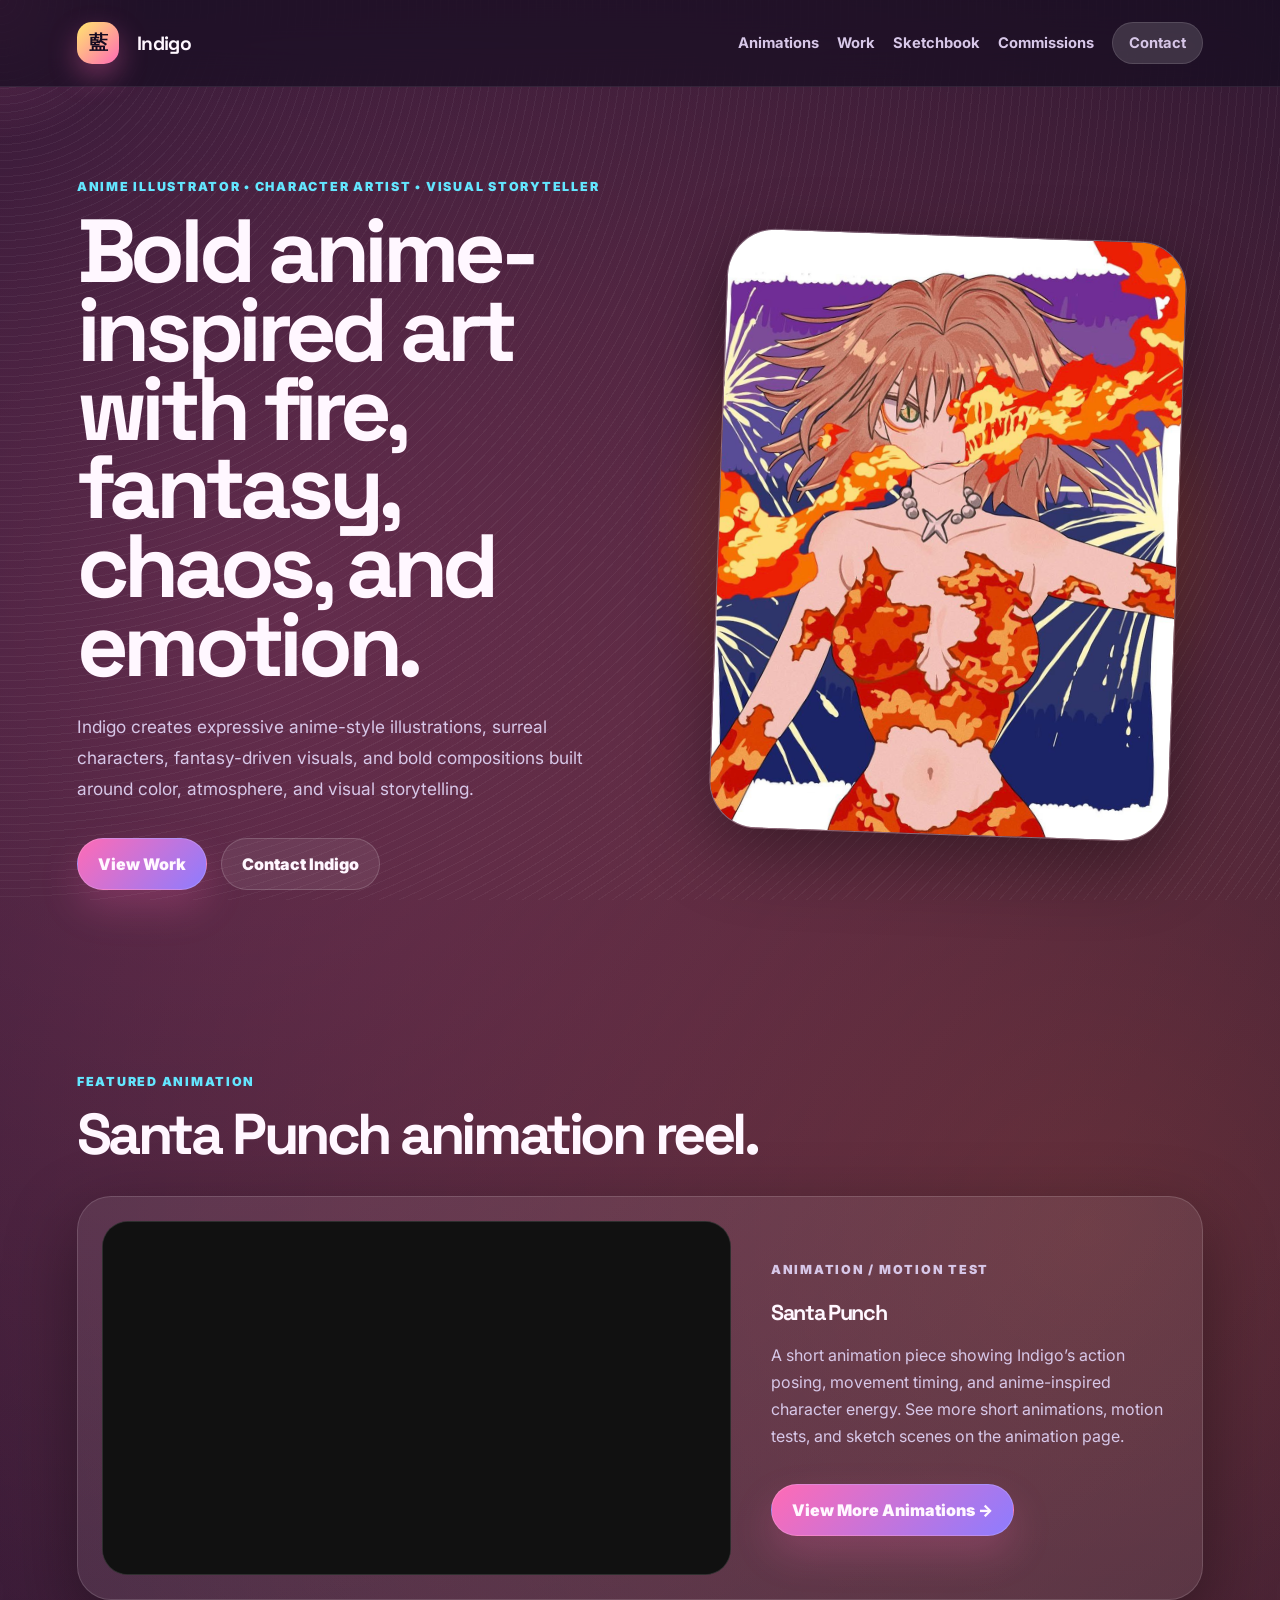
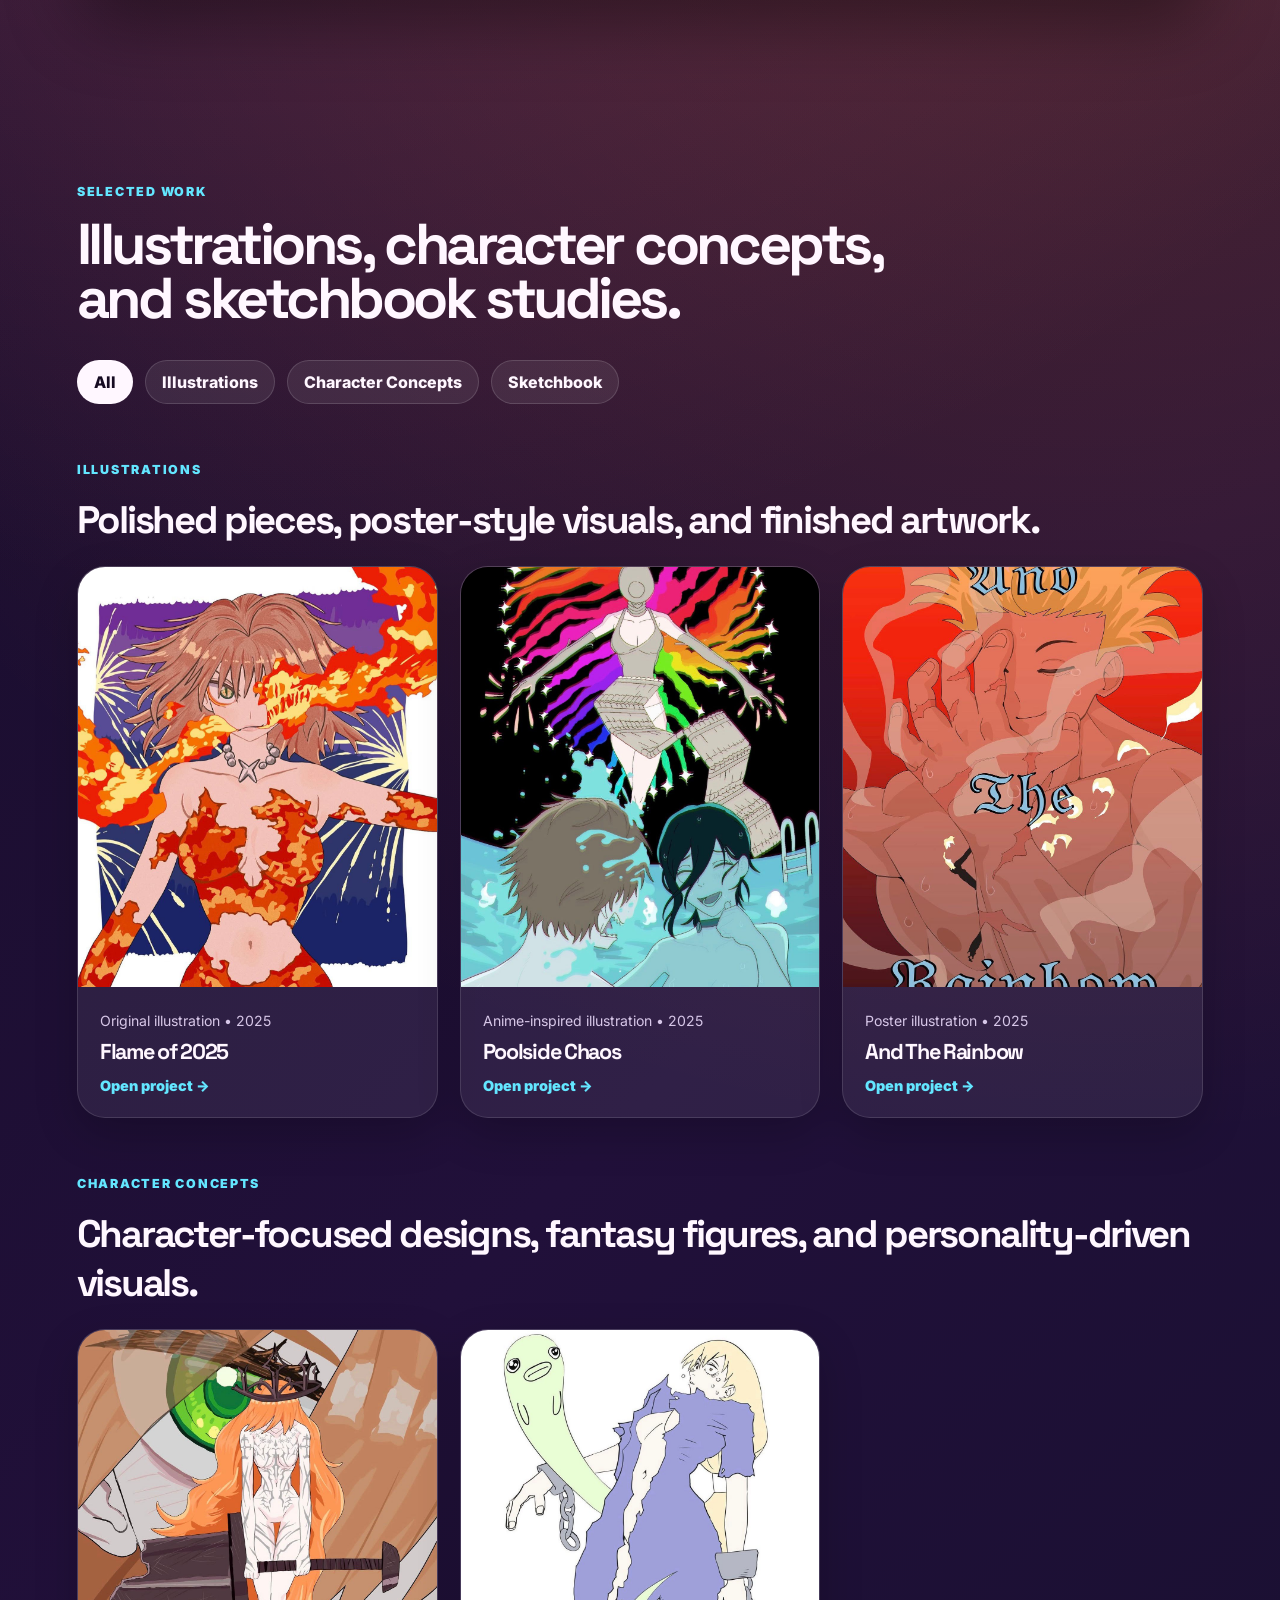
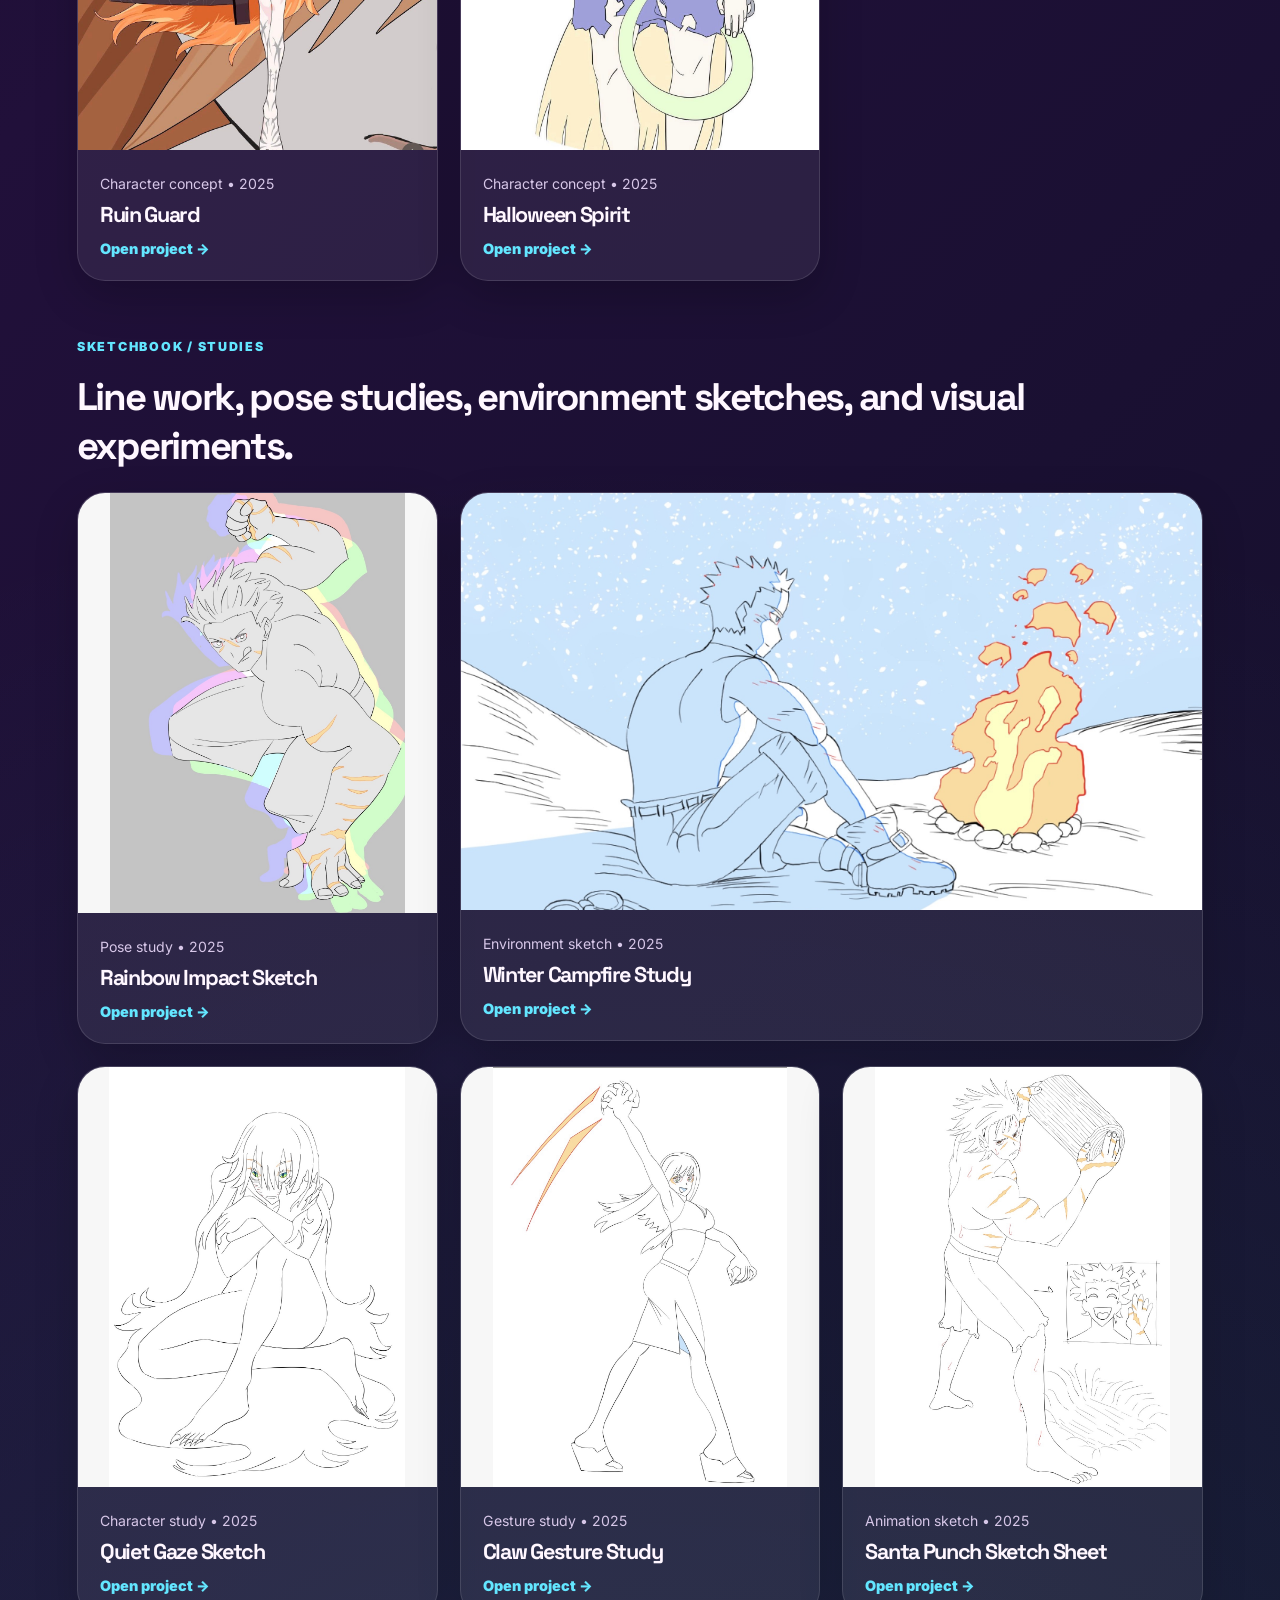
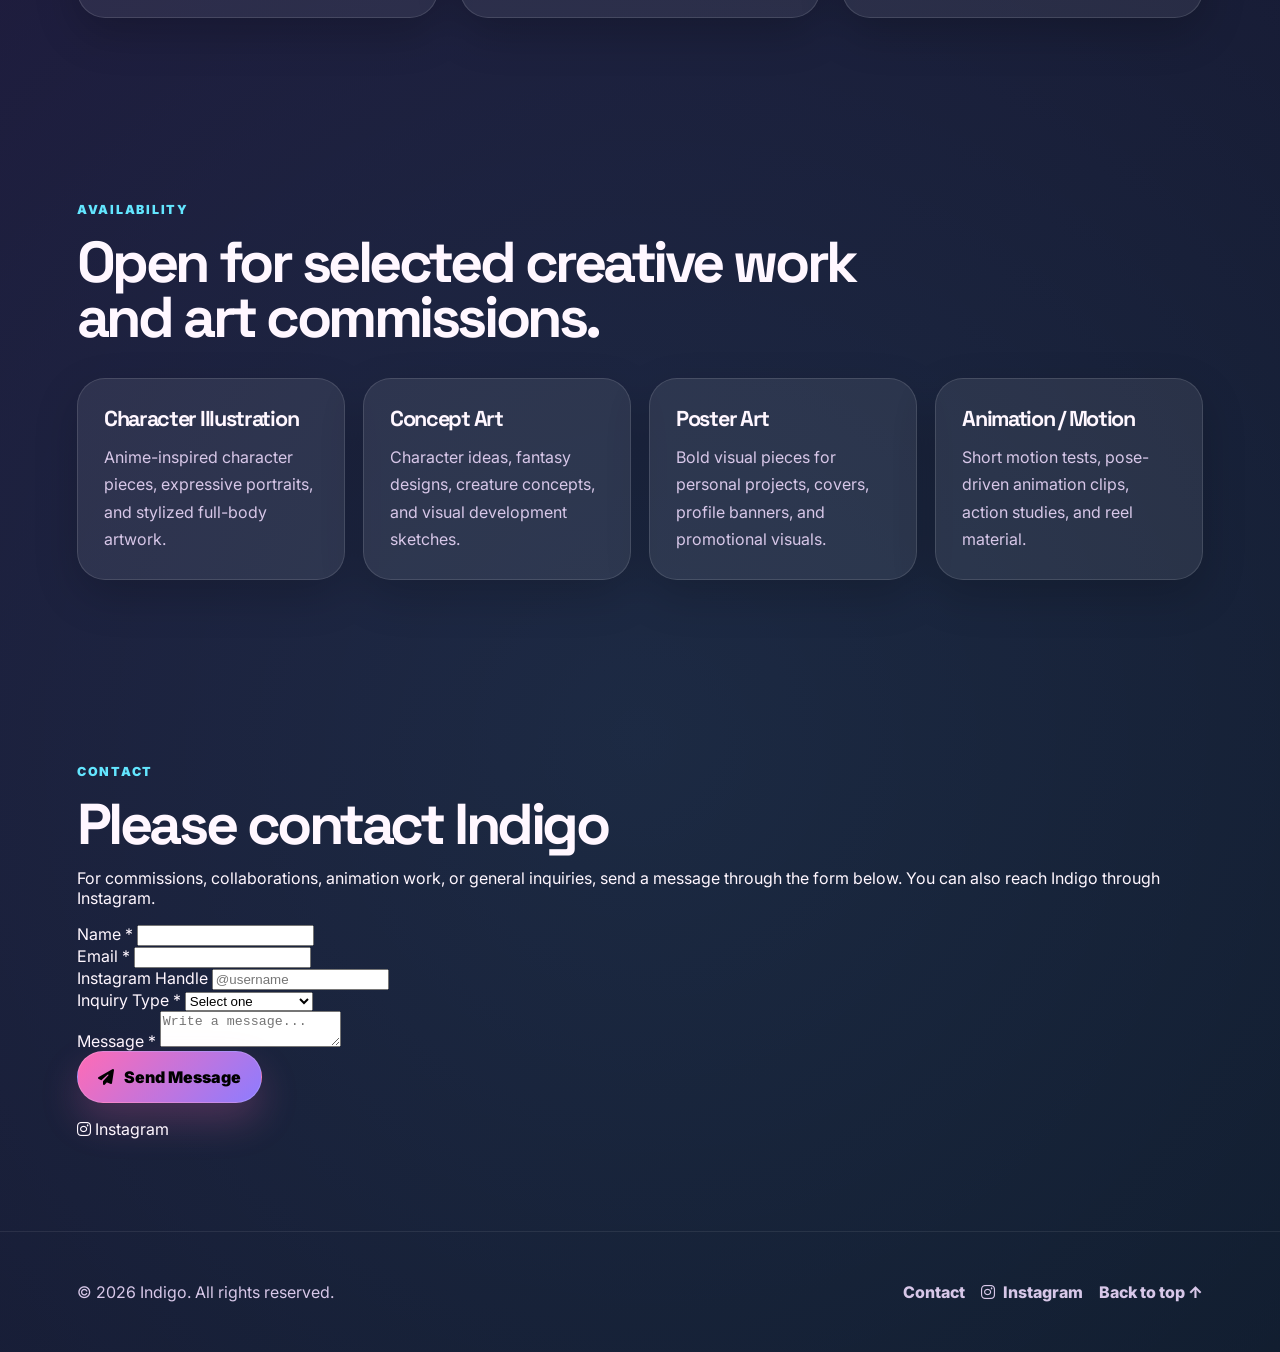
==== commit edf7e034: "index.html" ====
--- a/index.html
+++ b/index.html
@@ -56,10 +56,7 @@
 
         <div class="hero-actions">
           <a href="#work" class="button primary">View Work</a>
-          <a href="https://mail.google.com/mail/?view=cm&amp;fs=1&amp;to=indigoblade609@gmail.com&amp;su=Commission%20Inquiry%20for%20Indigo" target="_blank" rel="noopener noreferrer" class="button ghost">
-            <i class="fa-solid fa-envelope"></i>
-            Contact via Gmail
-          </a>
+          <a href="#info" class="button ghost">Contact Indigo</a>
         </div>
       </div>
 
@@ -380,35 +377,63 @@
       </div>
     </section>
 
-    <section id="info" class="info section-pad reveal">
-      <div class="info-card">
-        <div>
-          <p class="eyebrow">Info & Contact</p>
-
-          <h2>Hi, I’m Indigo.</h2>
-
-          <p>
-            Indigo is an anime-inspired illustrator and character artist focused on surreal
-            character art, expressive color, and fantasy-driven visual storytelling. Their work
-            combines bold character design, dreamlike compositions, and dramatic atmosphere.
-          </p>
-
-          <p>
-            The portfolio highlights original illustrations, character concepts, sketchbook studies,
-            poster-style artwork, and experimental anime-inspired animation. For commissions,
-            collaborations, or creative inquiries, contact Indigo directly by Gmail or Instagram.
-          </p>
-        </div>
-
-        <div class="contact-panel">
-          <a href="https://mail.google.com/mail/?view=cm&amp;fs=1&amp;to=indigoblade609@gmail.com&amp;su=Commission%20Inquiry%20for%20Indigo" target="_blank" rel="noopener noreferrer">
-            <i class="fa-solid fa-envelope"></i>
-            <span>Open Gmail</span>
-          </a>
-
+    <section id="info" class="contact-section section-pad reveal">
+      <div class="contact-form-wrap">
+        <p class="eyebrow">Contact</p>
+
+        <h2>Please contact Indigo</h2>
+
+        <p class="contact-intro">
+          For commissions, collaborations, animation work, or general inquiries,
+          send a message through the form below. You can also reach Indigo through Instagram.
+        </p>
+
+        <form class="vanda-contact-form" action="https://formspree.io/f/mlgkzaal" method="POST">
+          <input type="hidden" name="_subject" value="New message from Indigo Portfolio Website">
+
+          <div class="form-row">
+            <label for="name">Name *</label>
+            <input type="text" id="name" name="name" required>
+          </div>
+
+          <div class="form-row">
+            <label for="email">Email *</label>
+            <input type="email" id="email" name="email" required>
+          </div>
+
+          <div class="form-row">
+            <label for="instagram">Instagram Handle</label>
+            <input type="text" id="instagram" name="instagram" placeholder="@username">
+          </div>
+
+          <div class="form-row">
+            <label for="inquiry">Inquiry Type *</label>
+            <select id="inquiry" name="inquiry" required>
+              <option value="">Select one</option>
+              <option value="Commission">Commission</option>
+              <option value="Animation Work">Animation Work</option>
+              <option value="Collaboration">Collaboration</option>
+              <option value="General Message">General Message</option>
+            </select>
+          </div>
+
+          <div class="form-row">
+            <label for="message">Message *</label>
+            <textarea id="message" name="message" placeholder="Write a message..." required></textarea>
+          </div>
+
+          <button type="submit" class="button primary contact-submit">
+            <i class="fa-solid fa-paper-plane"></i>
+            Send Message
+          </button>
+
+          <p class="form-status" id="formStatus"></p>
+        </form>
+
+        <div class="contact-social-row">
           <a href="https://www.instagram.com/indigo_jp/" target="_blank" rel="noopener noreferrer">
             <i class="fa-brands fa-instagram"></i>
-            <span>Instagram</span>
+            Instagram
           </a>
         </div>
       </div>
@@ -439,8 +464,7 @@
           Project description goes here.
         </p>
 
-        <a href="https://mail.google.com/mail/?view=cm&amp;fs=1&amp;to=indigoblade609@gmail.com&amp;su=Commission%20Inquiry%20for%20Indigo" target="_blank" rel="noopener noreferrer" class="button primary">
-          <i class="fa-solid fa-envelope"></i>
+        <a href="#info" class="button primary" data-close-modal>
           Inquire About Work
         </a>
       </div>
@@ -451,10 +475,7 @@
     <p>© 2026 Indigo. All rights reserved.</p>
 
     <div class="footer-links">
-      <a href="https://mail.google.com/mail/?view=cm&amp;fs=1&amp;to=indigoblade609@gmail.com&amp;su=Commission%20Inquiry%20for%20Indigo" target="_blank" rel="noopener noreferrer">
-        <i class="fa-solid fa-envelope"></i>
-        Gmail
-      </a>
+      <a href="#info">Contact</a>
 
       <a href="https://www.instagram.com/indigo_jp/" target="_blank" rel="noopener noreferrer">
         <i class="fa-brands fa-instagram"></i>
--- a/style.css
+++ b/style.css
@@ -141,12 +141,18 @@
   z-index: 2;
 }
 
-.hero {
+.hero,
+.page-hero {
   display: grid;
   grid-template-columns: minmax(0, 1.05fr) minmax(320px, 0.95fr);
   align-items: center;
   gap: 54px;
   min-height: calc(100vh - 88px);
+}
+
+.page-hero {
+  grid-template-columns: 1fr;
+  min-height: 72vh;
 }
 
 .eyebrow {
@@ -169,7 +175,7 @@
 h1 {
   font-size: clamp(3.2rem, 7vw, 7.5rem);
   line-height: 0.88;
-  max-width: 900px;
+  max-width: 980px;
 }
 
 h2 {
@@ -200,6 +206,7 @@
   display: inline-flex;
   align-items: center;
   justify-content: center;
+  gap: 10px;
   padding: 15px 20px;
   border-radius: 999px;
   font-weight: 900;
@@ -282,7 +289,8 @@
 .project-info p,
 .service-card p,
 .modal-info p,
-.video-copy p {
+.video-copy p,
+.animation-info span {
   color: var(--muted);
   line-height: 1.7;
 }
@@ -369,6 +377,8 @@
   display: grid;
   grid-template-columns: repeat(3, minmax(0, 1fr));
   gap: 22px;
+  grid-auto-flow: dense;
+  align-items: start;
 }
 
 .project-card {
@@ -383,6 +393,7 @@
   transition: transform 0.25s ease, border-color 0.25s ease;
   cursor: pointer;
   padding: 0;
+  align-self: start;
 }
 
 .project-card:hover {
@@ -391,7 +402,7 @@
 }
 
 .thumb {
-  min-height: 420px;
+  height: 420px;
   position: relative;
   overflow: hidden;
   background: #111;
@@ -400,18 +411,37 @@
 .image-thumb img {
   width: 100%;
   height: 100%;
-  min-height: 420px;
+  min-height: 0;
   object-fit: cover;
   display: block;
   transition: transform 0.35s ease;
 }
 
+.sketch-thumb {
+  background: #f7f7f7;
+}
+
 .sketch-thumb img {
   object-fit: contain;
+  object-position: center center;
   background: #f7f7f7;
 }
 
-.wide-thumb img {
+.landscape-thumb img {
+  object-fit: cover;
+  object-position: center center;
+}
+
+.wide-card {
+  grid-column: span 2;
+}
+
+.wide-card .thumb {
+  height: auto;
+  aspect-ratio: 16 / 9;
+}
+
+.wide-card .image-thumb img {
   object-fit: cover;
 }
 
@@ -436,6 +466,77 @@
   font-size: 0.9rem;
 }
 
+/* Animation page */
+
+.animation-grid {
+  display: grid;
+  grid-template-columns: repeat(2, minmax(0, 1fr));
+  gap: 24px;
+  align-items: start;
+}
+
+.animation-card {
+  display: block;
+  text-align: left;
+  color: var(--text);
+  cursor: pointer;
+  padding: 0;
+  overflow: hidden;
+  border-radius: 32px;
+  background: rgba(255, 255, 255, 0.07);
+  border: 1px solid rgba(255, 255, 255, 0.12);
+  box-shadow: 0 16px 44px rgba(0, 0, 0, 0.2);
+  transition: transform 0.25s ease, border-color 0.25s ease;
+}
+
+.animation-card:hover {
+  transform: translateY(-8px);
+  border-color: rgba(255, 255, 255, 0.28);
+}
+
+.wide-animation-card {
+  grid-column: span 2;
+}
+
+.animation-video-wrap {
+  background: #111;
+  aspect-ratio: 16 / 9;
+  overflow: hidden;
+}
+
+.animation-video-wrap video {
+  width: 100%;
+  height: 100%;
+  object-fit: cover;
+  display: block;
+  background: #111;
+}
+
+.animation-info {
+  padding: 24px;
+}
+
+.animation-info p {
+  margin: 0 0 8px;
+  color: var(--cyan);
+  font-weight: 900;
+  letter-spacing: 0.08em;
+  text-transform: uppercase;
+  font-size: 0.78rem;
+}
+
+.animation-info h3 {
+  margin-bottom: 10px;
+}
+
+.animation-info span {
+  display: inline-block;
+  margin-top: 12px;
+  color: var(--cyan);
+  font-weight: 900;
+  font-size: 0.9rem;
+}
+
 /* Commissions */
 
 .service-grid {
@@ -473,29 +574,40 @@
 
 .contact-panel {
   display: grid;
-  gap: 12px;
+  gap: 14px;
 }
 
 .contact-panel a {
-  padding: 16px 18px;
-  border-radius: 18px;
+  display: flex;
+  align-items: center;
+  gap: 14px;
+  padding: 18px 20px;
+  border-radius: 20px;
   background: rgba(255, 255, 255, 0.08);
   border: 1px solid rgba(255, 255, 255, 0.12);
-  font-weight: 800;
-  transition: background 0.25s ease, transform 0.25s ease;
+  font-weight: 900;
+  transition: background 0.25s ease, transform 0.25s ease, border-color 0.25s ease;
+}
+
+.contact-panel a i {
+  width: 42px;
+  height: 42px;
+  display: grid;
+  place-items: center;
+  border-radius: 14px;
+  font-size: 1.25rem;
+  background: linear-gradient(135deg, var(--pink), var(--violet));
+  color: white;
+  flex-shrink: 0;
 }
 
 .contact-panel a:hover {
   background: rgba(255, 255, 255, 0.16);
+  border-color: rgba(255, 255, 255, 0.24);
   transform: translateX(5px);
 }
 
-.contact-panel a[aria-disabled="true"] {
-  opacity: 0.55;
-  cursor: default;
-}
-
-/* Modal */
+/* Image modal */
 
 .modal {
   position: fixed;
@@ -590,6 +702,70 @@
   margin-top: 18px;
 }
 
+/* Video modal */
+
+.video-modal {
+  position: fixed;
+  inset: 0;
+  z-index: 100;
+  display: none;
+  padding: 28px;
+}
+
+.video-modal.open {
+  display: grid;
+  place-items: center;
+}
+
+.video-modal-overlay {
+  position: absolute;
+  inset: 0;
+  background: rgba(5, 3, 12, 0.78);
+  backdrop-filter: blur(10px);
+}
+
+.video-modal-content {
+  position: relative;
+  z-index: 101;
+  width: min(1180px, 96vw);
+  max-height: 90vh;
+  overflow: auto;
+  display: grid;
+  grid-template-columns: 1.2fr 0.8fr;
+  gap: 28px;
+  padding: 24px;
+  border-radius: 34px;
+  background: rgba(24, 14, 42, 0.96);
+  border: 1px solid rgba(255, 255, 255, 0.16);
+  box-shadow: var(--shadow);
+}
+
+.video-modal-player {
+  border-radius: 26px;
+  overflow: hidden;
+  background: #111;
+  align-self: center;
+  aspect-ratio: 16 / 9;
+}
+
+.video-modal-player video {
+  width: 100%;
+  height: 100%;
+  object-fit: contain;
+  display: block;
+  background: #111;
+}
+
+.video-modal-info {
+  align-self: center;
+  padding: 20px;
+}
+
+.video-modal-info p {
+  color: var(--muted);
+  line-height: 1.7;
+}
+
 /* Footer */
 
 .footer {
@@ -611,6 +787,9 @@
 }
 
 .footer-links a {
+  display: inline-flex;
+  align-items: center;
+  gap: 8px;
   font-weight: 800;
 }
 
@@ -654,15 +833,23 @@
 }
 
 @media (max-width: 1050px) {
-  .portfolio-grid {
+  .portfolio-grid,
+  .animation-grid {
     grid-template-columns: repeat(2, minmax(0, 1fr));
   }
 
-  .modal-content {
+  .wide-card,
+  .wide-animation-card {
+    grid-column: span 2;
+  }
+
+  .modal-content,
+  .video-modal-content {
     grid-template-columns: 1fr;
   }
 
-  .modal-info {
+  .modal-info,
+  .video-modal-info {
     padding: 6px;
   }
 }
@@ -737,13 +924,26 @@
   }
 
   .portfolio-grid,
-  .service-grid {
+  .service-grid,
+  .animation-grid {
     grid-template-columns: 1fr;
   }
 
-  .thumb,
+  .wide-card,
+  .wide-animation-card {
+    grid-column: span 1;
+  }
+
+  .wide-card .thumb {
+    aspect-ratio: 4 / 3;
+  }
+
+  .thumb {
+    height: 420px;
+  }
+
   .image-thumb img {
-    min-height: 460px;
+    min-height: 0;
   }
 
   h1 {
@@ -754,11 +954,13 @@
     font-size: clamp(2rem, 12vw, 3.2rem);
   }
 
-  .modal {
+  .modal,
+  .video-modal {
     padding: 12px;
   }
 
-  .modal-content {
+  .modal-content,
+  .video-modal-content {
     padding: 14px;
     border-radius: 24px;
   }
@@ -766,4 +968,8 @@
   .modal-image-wrap img {
     max-height: 62vh;
   }
-}
+
+  .video-modal-player {
+    aspect-ratio: 16 / 9;
+  }
+}
